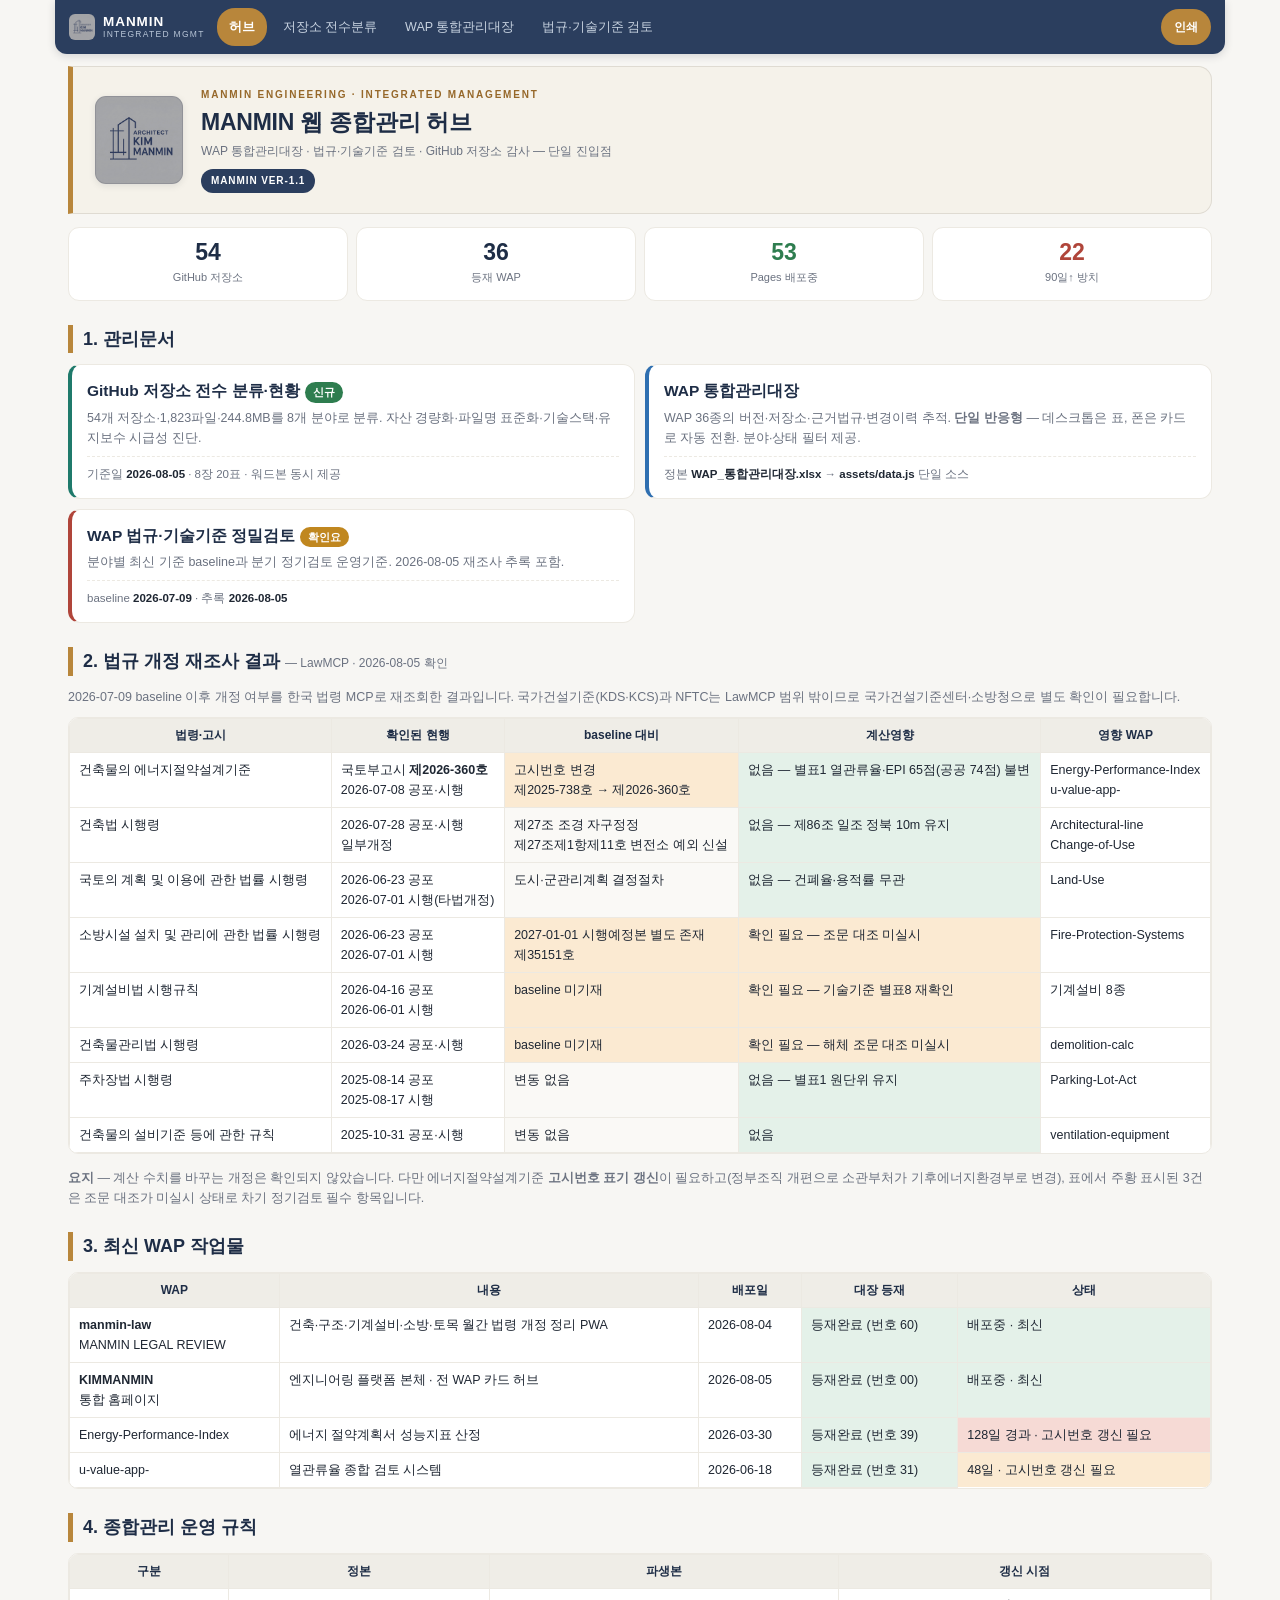
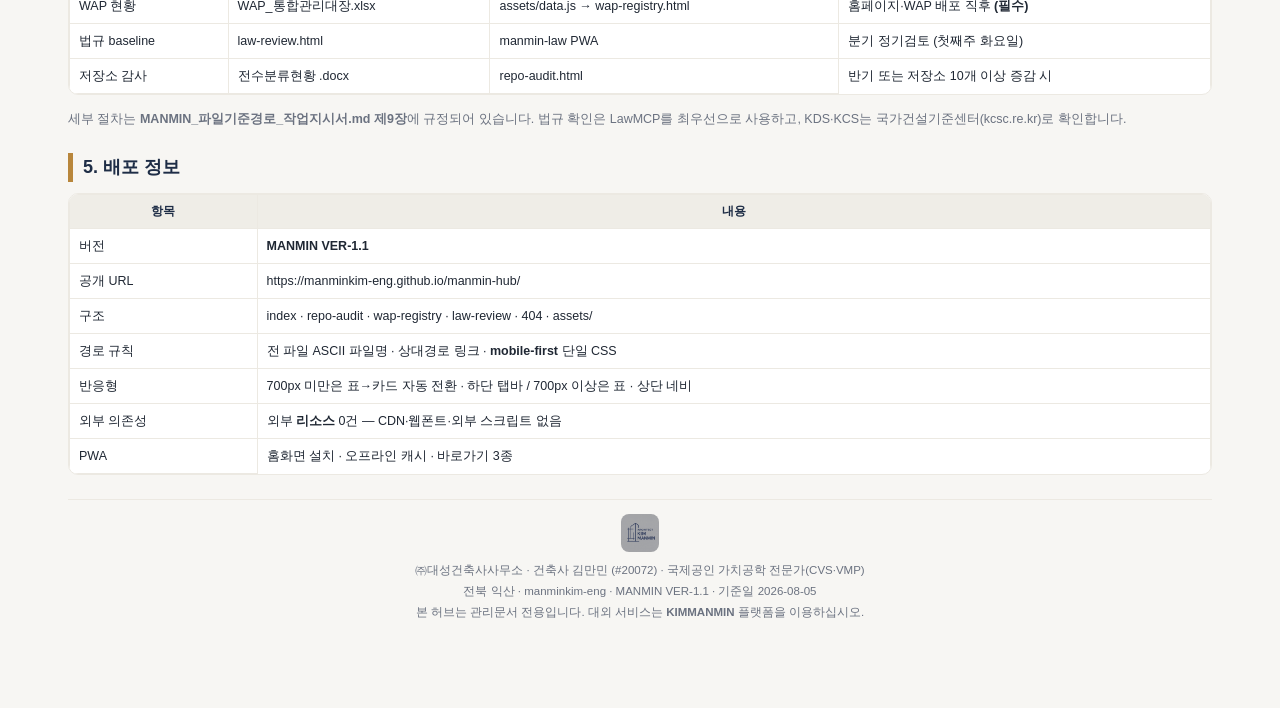
==== index.html @ 65c4de6d "VER-1.1: 허브 — 대장 단일화 반영, 모바일 전용 섹션 통합" ====
<!DOCTYPE html>
<html lang="ko">
<head>
<meta charset="UTF-8">
<meta name="viewport" content="width=device-width,initial-scale=1,viewport-fit=cover">
<meta name="theme-color" content="#2B3E5E">
<meta name="description" content="MANMIN 엔지니어링 WAP 통합관리대장·법규검토·GitHub 저장소 감사 종합관리 허브">
<meta name="format-detection" content="telephone=no">
<title>MANMIN 종합관리 허브 · MANMIN</title>
<link rel="icon" href="assets/favicon.png">
<link rel="apple-touch-icon" href="assets/apple-touch-icon.png">
<link rel="manifest" href="manifest.json">
<meta name="mobile-web-app-capable" content="yes">
<meta name="apple-mobile-web-app-capable" content="yes">
<meta name="apple-mobile-web-app-status-bar-style" content="black-translucent">
<meta name="apple-mobile-web-app-title" content="MANMIN 허브">
<meta name="application-name" content="MANMIN 허브">

<link rel="stylesheet" href="assets/manmin.css">
<style>:root{--accent:#B8863B;--accent-d:#96682A;}</style>
<script src="assets/manmin.js" defer></script>
</head>
<body data-mm="hub">
<div class="wrap">
<div class="mm-nav no-print">
 <a class="mm-brand" href="index.html">
   <img src="assets/manmin-logo.jpg" alt="MANMIN">
   <b>MANMIN<span>INTEGRATED MGMT</span></b>
 </a>
 <nav class="mm-links"><a href="index.html" data-k="hub">허브</a><a href="repo-audit.html" data-k="repo">저장소 전수분류</a><a href="wap-registry.html" data-k="reg">WAP 통합관리대장</a><a href="law-review.html" data-k="law">법규·기술기준 검토</a></nav>
 <div class="mm-actions">
  <button type="button" class="mm-install" id="mm-install" hidden>＋ 설치</button>
  <button type="button" class="mm-print" onclick="window.print()">인쇄</button>
 </div>
</div>

<header class="mm-head">
 <div class="mm-logo"><img src="assets/manmin-logo.jpg" alt="ARCHITECT KIM MANMIN"></div>
 <div class="txt">
  <p class="mm-kicker">MANMIN ENGINEERING · INTEGRATED MANAGEMENT</p>
  <h1>MANMIN 웹 종합관리 허브</h1>
  <p class="sub">WAP 통합관리대장 · 법규·기술기준 검토 · GitHub 저장소 감사 — 단일 진입점</p>
  <div class="mm-ver">MANMIN VER-1.1</div>
 </div>
</header>

<div class="stats">
  <div class="stat"><div class="n">54</div><div class="l">GitHub 저장소</div></div>
  <div class="stat"><div class="n">36</div><div class="l">등재 WAP</div></div>
  <div class="stat g"><div class="n">53</div><div class="l">Pages 배포중</div></div>
  <div class="stat r"><div class="n">22</div><div class="l">90일↑ 방치</div></div>
</div>

<h2>1. 관리문서</h2>
<div class="grid">
  <a class="card" href="repo-audit.html" style="border-left-color:#1F7A6B">
    <p class="t">GitHub 저장소 전수 분류·현황<span class="tag new">신규</span></p>
    <p class="d">54개 저장소·1,823파일·244.8MB를 8개 분야로 분류. 자산 경량화·파일명 표준화·기술스택·유지보수 시급성 진단.</p>
    <p class="m">기준일 <b>2026-08-05</b> · 8장 20표 · 워드본 동시 제공</p>
  </a>
  <a class="card" href="wap-registry.html" style="border-left-color:#2F6FB0">
    <p class="t">WAP 통합관리대장</p>
    <p class="d">WAP 36종의 버전·저장소·근거법규·변경이력 추적. <b>단일 반응형</b> — 데스크톱은 표, 폰은 카드로 자동 전환. 분야·상태 필터 제공.</p>
    <p class="m">정본 <b>WAP_통합관리대장.xlsx</b> → <b>assets/data.js</b> 단일 소스</p>
  </a>
  <a class="card" href="law-review.html" style="border-left-color:#B0453A">
    <p class="t">WAP 법규·기술기준 정밀검토<span class="tag chk">확인요</span></p>
    <p class="d">분야별 최신 기준 baseline과 분기 정기검토 운영기준. 2026-08-05 재조사 추록 포함.</p>
    <p class="m">baseline <b>2026-07-09</b> · 추록 <b>2026-08-05</b></p>
  </a>
</div>

<h2>2. 법규 개정 재조사 결과 <span style="font-size:12px;font-weight:400;color:var(--sub)">— LawMCP · 2026-08-05 확인</span></h2>
<p class="sm">2026-07-09 baseline 이후 개정 여부를 한국 법령 MCP로 재조회한 결과입니다. 국가건설기준(KDS·KCS)과 NFTC는 LawMCP 범위 밖이므로 국가건설기준센터·소방청으로 별도 확인이 필요합니다.</p>
<div class="tw"><table>
<thead><tr><th>법령·고시</th><th>확인된 현행</th><th>baseline 대비</th><th>계산영향</th><th>영향 WAP</th></tr></thead>
<tbody>
<tr><td>건축물의 에너지절약설계기준</td><td>국토부고시 <b>제2026-360호</b><br>2026-07-08 공포·시행</td><td class="warn">고시번호 변경<br>제2025-738호 → 제2026-360호</td><td class="ok">없음 — 별표1 열관류율·EPI 65점(공공 74점) 불변</td><td>Energy-Performance-Index<br>u-value-app-</td></tr>
<tr><td>건축법 시행령</td><td>2026-07-28 공포·시행<br>일부개정</td><td class="alt">제27조 조경 자구정정<br>제27조제1항제11호 변전소 예외 신설</td><td class="ok">없음 — 제86조 일조 정북 10m 유지</td><td>Architectural-line<br>Change-of-Use</td></tr>
<tr><td>국토의 계획 및 이용에 관한 법률 시행령</td><td>2026-06-23 공포<br>2026-07-01 시행(타법개정)</td><td class="alt">도시·군관리계획 결정절차</td><td class="ok">없음 — 건폐율·용적률 무관</td><td>Land-Use</td></tr>
<tr><td>소방시설 설치 및 관리에 관한 법률 시행령</td><td>2026-06-23 공포<br>2026-07-01 시행</td><td class="warn">2027-01-01 시행예정본 별도 존재<br>제35151호</td><td class="warn">확인 필요 — 조문 대조 미실시</td><td>Fire-Protection-Systems</td></tr>
<tr><td>기계설비법 시행규칙</td><td>2026-04-16 공포<br>2026-06-01 시행</td><td class="warn">baseline 미기재</td><td class="warn">확인 필요 — 기술기준 별표8 재확인</td><td>기계설비 8종</td></tr>
<tr><td>건축물관리법 시행령</td><td>2026-03-24 공포·시행</td><td class="warn">baseline 미기재</td><td class="warn">확인 필요 — 해체 조문 대조 미실시</td><td>demolition-calc</td></tr>
<tr><td>주차장법 시행령</td><td>2025-08-14 공포<br>2025-08-17 시행</td><td class="alt">변동 없음</td><td class="ok">없음 — 별표1 원단위 유지</td><td>Parking-Lot-Act</td></tr>
<tr><td>건축물의 설비기준 등에 관한 규칙</td><td>2025-10-31 공포·시행</td><td class="alt">변동 없음</td><td class="ok">없음</td><td>ventilation-equipment</td></tr>
</tbody></table></div>
<p class="sm"><b>요지</b> — 계산 수치를 바꾸는 개정은 확인되지 않았습니다. 다만 에너지절약설계기준 <b>고시번호 표기 갱신</b>이 필요하고(정부조직 개편으로 소관부처가 기후에너지환경부로 변경), 표에서 주황 표시된 3건은 조문 대조가 미실시 상태로 차기 정기검토 필수 항목입니다.</p>

<h2>3. 최신 WAP 작업물</h2>
<div class="tw"><table>
<thead><tr><th>WAP</th><th>내용</th><th>배포일</th><th>대장 등재</th><th>상태</th></tr></thead>
<tbody>
<tr><td><b>manmin-law</b><br>MANMIN LEGAL REVIEW</td><td>건축·구조·기계설비·소방·토목 월간 법령 개정 정리 PWA</td><td>2026-08-04</td><td class="ok">등재완료 (번호 60)</td><td class="ok">배포중 · 최신</td></tr>
<tr><td><b>KIMMANMIN</b><br>통합 홈페이지</td><td>엔지니어링 플랫폼 본체 · 전 WAP 카드 허브</td><td>2026-08-05</td><td class="ok">등재완료 (번호 00)</td><td class="ok">배포중 · 최신</td></tr>
<tr><td>Energy-Performance-Index</td><td>에너지 절약계획서 성능지표 산정</td><td>2026-03-30</td><td class="ok">등재완료 (번호 39)</td><td class="bad">128일 경과 · 고시번호 갱신 필요</td></tr>
<tr><td>u-value-app-</td><td>열관류율 종합 검토 시스템</td><td>2026-06-18</td><td class="ok">등재완료 (번호 31)</td><td class="warn">48일 · 고시번호 갱신 필요</td></tr>
</tbody></table></div>

<h2>4. 종합관리 운영 규칙</h2>
<div class="tw"><table>
<thead><tr><th>구분</th><th>정본</th><th>파생본</th><th>갱신 시점</th></tr></thead>
<tbody>
<tr><td>WAP 현황</td><td>WAP_통합관리대장.xlsx</td><td>assets/data.js → wap-registry.html</td><td>홈페이지·WAP 배포 직후 <b>(필수)</b></td></tr>
<tr><td>법규 baseline</td><td>law-review.html</td><td>manmin-law PWA</td><td>분기 정기검토 (첫째주 화요일)</td></tr>
<tr><td>저장소 감사</td><td>전수분류현황 .docx</td><td>repo-audit.html</td><td>반기 또는 저장소 10개 이상 증감 시</td></tr>
</tbody></table></div>
<p class="sm">세부 절차는 <b>MANMIN_파일기준경로_작업지시서.md 제9장</b>에 규정되어 있습니다. 법규 확인은 LawMCP를 최우선으로 사용하고, KDS·KCS는 국가건설기준센터(kcsc.re.kr)로 확인합니다.</p>

<h2>5. 배포 정보</h2>
<div class="tw"><table>
<thead><tr><th>항목</th><th>내용</th></tr></thead>
<tbody>
<tr><td>버전</td><td><b>MANMIN VER-1.1</b></td></tr>
<tr><td>공개 URL</td><td>https://manminkim-eng.github.io/manmin-hub/</td></tr>
<tr><td>구조</td><td>index · repo-audit · wap-registry · law-review · 404 · assets/</td></tr>
<tr><td>경로 규칙</td><td>전 파일 ASCII 파일명 · 상대경로 링크 · <b>mobile-first</b> 단일 CSS</td></tr>
<tr><td>반응형</td><td>700px 미만은 표→카드 자동 전환 · 하단 탭바 / 700px 이상은 표 · 상단 네비</td></tr>
<tr><td>외부 의존성</td><td>외부 <b>리소스</b> 0건 — CDN·웹폰트·외부 스크립트 없음</td></tr>
<tr><td>PWA</td><td>홈화면 설치 · 오프라인 캐시 · 바로가기 3종</td></tr>
</tbody></table></div>

<footer>
 <span class="lg"><img src="assets/manmin-logo.jpg" alt="MANMIN"></span>
 ㈜대성건축사사무소 · 건축사 김만민 (#20072) · 국제공인 가치공학 전문가(CVS·VMP)<br>
 전북 익산 · manminkim-eng · MANMIN VER-1.1 · 기준일 2026-08-05<br>본 허브는 관리문서 전용입니다. 대외 서비스는 <b>KIMMANMIN</b> 플랫폼을 이용하십시오.
</footer>
</div>
<nav class="mm-tabs no-print"><a href="index.html" data-k="hub"><i>⌂</i>허브</a><a href="repo-audit.html" data-k="repo"><i>▤</i>저장소</a><a href="wap-registry.html" data-k="reg"><i>▦</i>WAP 대장</a><a href="law-review.html" data-k="law"><i>§</i>법규검토</a></nav>
</body>
</html>
---- assets/manmin.css ----
/* ============================================================
   MANMIN 종합관리 디자인 시스템 · VER-1.1 (mobile-first)
   기본 = 휴대폰. min-width 로만 확장한다.
   ㈜대성건축사사무소 · 건축사 김만민
   ============================================================ */
:root{
  --navy:#2B3E5E; --navy-d:#1E2D46; --navy-l:#3E547A;
  --logo-bg:#A1A2A6; --cream:#F5F2EA; --bg:#F7F6F3; --card:#fff;
  --line:#DFDBD2; --line2:#ECE9E2; --ink:#1F2733; --sub:#6B7280;
  --red:#B0453A; --amber:#C0871F; --green:#2E7D4F; --blue:#2F6FB0;
  --accent:#B8863B; --accent-d:#96682A;
  --sat:env(safe-area-inset-top,0px); --sab:env(safe-area-inset-bottom,0px);
  --tab-h:58px;
}
*{box-sizing:border-box;-webkit-tap-highlight-color:rgba(43,62,94,.12);}
html{-webkit-text-size-adjust:100%;}
body{margin:0;background:var(--bg);color:var(--ink);line-height:1.6;font-size:15px;
  font-family:-apple-system,BlinkMacSystemFont,'Malgun Gothic','Noto Sans KR',sans-serif;
  padding-top:var(--sat);
  padding-bottom:calc(var(--tab-h) + var(--sab) + 12px);   /* 하단 탭바 공간 */
}
.wrap{max-width:1180px;margin:0 auto;padding:0 13px;}

/* ---------- 상단 브랜드 바 (폰) ---------- */
.mm-nav{display:flex;align-items:center;gap:10px;background:var(--navy);
  padding:9px 13px;margin:0 -13px 12px;box-shadow:0 2px 8px rgba(31,39,51,.16);}
.mm-brand{display:flex;align-items:center;gap:8px;color:#fff;text-decoration:none;flex:1;min-width:0;}
.mm-brand img{width:26px;height:26px;border-radius:6px;object-fit:cover;display:block;flex:0 0 auto;}
.mm-brand b{font-size:13.5px;font-weight:800;letter-spacing:.07em;line-height:1.15;}
.mm-brand span{display:block;font-size:8.5px;font-weight:400;color:#B9C6D8;letter-spacing:.15em;}
.mm-links{display:none;}                       /* 폰에서는 하단 탭바가 대신한다 */
.mm-actions{display:flex;gap:6px;flex:0 0 auto;}
.mm-print,.mm-install{border-radius:18px;min-height:36px;padding:0 13px;font-size:12px;font-weight:700;
  cursor:pointer;white-space:nowrap;font-family:inherit;border:0;}
.mm-print{background:var(--accent);color:#fff;}
.mm-print:hover{background:var(--accent-d);}
.mm-install{background:transparent;color:#fff;border:1.5px solid rgba(255,255,255,.55);}
.mm-install:hover{background:rgba(255,255,255,.14);}
.mm-install[hidden]{display:none;}

/* ---------- 하단 탭바 (폰 전용) ---------- */
.mm-tabs{position:fixed;left:0;right:0;bottom:0;z-index:1000;display:flex;
  background:var(--navy);padding-bottom:var(--sab);box-shadow:0 -2px 12px rgba(31,39,51,.22);}
.mm-tabs a{flex:1;display:flex;flex-direction:column;align-items:center;justify-content:center;gap:3px;
  min-height:var(--tab-h);color:#B9C6D8;text-decoration:none;font-size:10.5px;font-weight:600;
  padding:6px 2px;line-height:1.15;text-align:center;}
.mm-tabs a i{font-style:normal;font-size:17px;line-height:1;}
.mm-tabs a[aria-current="page"]{color:#fff;box-shadow:inset 0 3px 0 var(--accent);}
.mm-tabs a:active{background:rgba(255,255,255,.10);}

/* ---------- 문서 헤더 ---------- */
.mm-head{background:var(--cream);border:1px solid var(--line);border-left:5px solid var(--accent);
  border-radius:0 12px 12px 0;padding:15px;margin:0 0 13px;display:flex;align-items:center;gap:13px;flex-wrap:wrap;}
.mm-logo{flex:0 0 auto;width:64px;height:64px;border-radius:11px;overflow:hidden;background:var(--logo-bg);
  border:1px solid rgba(31,39,51,.12);box-shadow:0 2px 7px rgba(31,39,51,.10);}
.mm-logo img{width:100%;height:100%;object-fit:cover;display:block;}
.mm-head .txt{flex:1;min-width:190px;}
.mm-kicker{font-size:9.5px;letter-spacing:.18em;color:var(--accent-d);margin:0 0 5px;font-weight:700;}
.mm-head h1{font-size:19px;margin:0 0 4px;line-height:1.3;color:var(--navy-d);letter-spacing:-.01em;}
.mm-head .sub{font-size:12px;color:var(--sub);margin:0;}
.mm-ver{display:inline-block;margin-top:8px;font-size:10px;font-weight:800;letter-spacing:.09em;
  background:var(--navy);color:#fff;padding:4px 10px;border-radius:20px;}

/* ---------- 본문 ---------- */
h2{font-size:17px;color:var(--navy-d);border-left:5px solid var(--accent);padding-left:10px;
  margin:24px 0 11px;scroll-margin-top:12px;}
h3{font-size:14.5px;color:var(--navy-l);margin:18px 0 8px;}
p{margin:9px 0;} p.sm{font-size:12.5px;color:var(--sub);}
section.meta{background:var(--card);border:1px solid var(--line2);border-radius:12px;padding:4px 14px;margin-bottom:13px;}
section.meta table,section.meta tr,section.meta th,section.meta td{display:revert;}
section.meta table{width:100%;border-collapse:collapse;font-size:12.5px;}
section.meta th{text-align:left;color:var(--sub);font-weight:600;padding:7px 0;white-space:nowrap;
  vertical-align:top;border:0;background:none;width:118px;}
section.meta td{padding:7px 0;word-break:break-all;border:0;}
section.meta tr+tr th,section.meta tr+tr td{border-top:1px dashed var(--line2);}

/* ---------- 표 → 폰에서는 카드 ---------- */
.tw{margin:10px 0 14px;}
table{width:100%;border-collapse:collapse;font-size:12.5px;}
thead{position:absolute;width:1px;height:1px;overflow:hidden;clip:rect(0 0 0 0);white-space:nowrap;}
table,tbody,tr,td{display:block;}
tr{background:var(--card);border:1px solid var(--line2);border-left:3px solid var(--line);
  border-radius:11px;margin-bottom:9px;padding:4px 12px;}
td{display:grid;grid-template-columns:88px 1fr;gap:4px 10px;align-items:start;
  border:0;border-bottom:1px dashed var(--line2);padding:7px 0;word-break:break-word;}
td:last-child{border-bottom:0;}
td::before{content:attr(data-label);color:var(--sub);font-size:11px;font-weight:700;line-height:1.5;}
td[data-label=""]::before,td:not([data-label])::before{content:none;}
td.alt{background:none;} td.warn{background:#FBEAD2;border-radius:6px;padding:7px 8px;}
td.bad{background:#F6DAD5;border-radius:6px;padding:7px 8px;}
td.ok{background:#E4F1E9;border-radius:6px;padding:7px 8px;}
td.hd{font-weight:700;}
td.c{text-align:left;white-space:normal;}   /* 폰 카드모드에서는 중앙정렬 해제 */

.toc{background:var(--card);border:1px solid var(--line2);border-radius:12px;padding:12px 16px;margin-bottom:14px;}
.toc b{font-size:11px;color:var(--sub);letter-spacing:.06em;}
.toc ol{margin:6px 0 0;padding-left:19px;font-size:13px;}
.toc a{color:var(--navy-l);text-decoration:none;}

.grid{display:grid;gap:10px;grid-template-columns:1fr;}
.card{display:block;background:var(--card);border:1px solid var(--line2);border-left:4px solid var(--accent);
  border-radius:12px;padding:14px 15px;text-decoration:none;color:inherit;}
.card .t{font-size:15.5px;font-weight:700;color:var(--navy-d);margin:0 0 4px;}
.card .d{font-size:12.5px;color:var(--sub);margin:0 0 8px;}
.card .m{font-size:11.5px;color:var(--sub);border-top:1px dashed var(--line2);padding-top:8px;margin:0;}
.card .m b{color:var(--ink);}
.tag{display:inline-block;font-size:10.5px;font-weight:700;padding:2px 8px;border-radius:20px;color:#fff;margin-left:5px;}
.tag.new{background:var(--green);} .tag.upd{background:var(--blue);} .tag.chk{background:var(--amber);}

.stats{display:grid;grid-template-columns:1fr 1fr;gap:8px;margin-bottom:14px;}
.stat{background:var(--card);border:1px solid var(--line2);border-radius:11px;padding:13px 8px;text-align:center;}
.stat .n{font-size:23px;font-weight:800;line-height:1;color:var(--navy-d);}
.stat .l{font-size:11px;color:var(--sub);margin-top:5px;}
.stat.r .n{color:var(--red);} .stat.a .n{color:var(--amber);} .stat.g .n{color:var(--green);}

.chips{display:flex;flex-wrap:wrap;gap:7px;margin:8px 0;}
.chips button,.chip{min-height:44px;display:inline-flex;align-items:center;font-size:13px;padding:0 14px;
  border-radius:24px;border:1px solid var(--line);background:var(--card);color:var(--sub);
  cursor:pointer;white-space:nowrap;font-family:inherit;touch-action:manipulation;}
.chips button.on,.chip.on{background:var(--navy);border-color:var(--navy);color:#fff;font-weight:700;}
.search{width:100%;min-height:48px;padding:12px 14px;font-size:16px;border:1px solid var(--line);
  border-radius:10px;background:var(--card);color:var(--ink);-webkit-appearance:none;appearance:none;}

footer{margin-top:24px;padding-top:14px;border-top:1px solid var(--line2);
  font-size:11.5px;color:var(--sub);text-align:center;line-height:1.85;}
footer .lg{display:block;width:38px;height:38px;margin:0 auto 8px;border-radius:8px;overflow:hidden;background:var(--logo-bg);}
footer .lg img{width:100%;height:100%;object-fit:cover;display:block;}

/* ============ 태블릿 이상 : 표를 진짜 표로 ============ */
@media(min-width:700px){
  body{padding-bottom:24px;}
  .mm-tabs{display:none;}
  .mm-nav{position:sticky;top:0;z-index:999;border-radius:0 0 12px 12px;padding:8px 14px;gap:12px;}
  .mm-links{display:flex;gap:4px;flex-wrap:wrap;flex:1;min-width:0;}
  .mm-links a{color:#C7D2E0;text-decoration:none;font-size:12.5px;padding:8px 12px;border-radius:18px;
    white-space:nowrap;min-height:38px;display:inline-flex;align-items:center;}
  .mm-links a:hover{background:rgba(255,255,255,.12);color:#fff;}
  .mm-links a[aria-current="page"]{background:var(--accent);color:#fff;font-weight:700;}
  .mm-brand{flex:0 0 auto;}
  .wrap{padding:0 18px 60px;}
  .mm-head{padding:20px 22px;gap:18px;border-radius:0 14px 14px 0;}
  .mm-logo{width:88px;height:88px;}
  .mm-head h1{font-size:23px;} .mm-kicker{font-size:10px;}
  h2{font-size:18px;scroll-margin-top:72px;}
  .stats{grid-template-columns:repeat(4,1fr);}
  .toc ol{columns:2;}
  .tw{overflow-x:auto;-webkit-overflow-scrolling:touch;background:var(--card);
    border:1px solid var(--line2);border-radius:10px;}
  table{min-width:560px;}
  table,tbody{display:revert;} tr{display:table-row;background:none;border:0;border-radius:0;margin:0;padding:0;}
  thead{position:static;width:auto;height:auto;overflow:visible;clip:auto;display:table-header-group;}
  th,td{display:table-cell;border:1px solid var(--line2);padding:7px 9px;text-align:left;vertical-align:top;}
  thead th{background:#EFEDE7;color:var(--navy-d);font-weight:700;font-size:12px;text-align:center;position:sticky;top:0;}
  td::before{content:none;}
  td.alt{background:#FAF9F6;} td.warn{background:#FBEAD2;} td.bad{background:#F6DAD5;}
  td.ok{background:#E4F1E9;} td.hd{background:#EFEDE7;}
  td.warn,td.bad,td.ok{border-radius:0;padding:7px 9px;}
  td.c,th.c{text-align:center;white-space:nowrap;}
}
@media(min-width:1000px){
  .grid{grid-template-columns:1fr 1fr;}
  table{min-width:0;}
}

@page{size:A4;margin:14mm 12mm;}
@media print{
  body{background:#fff;font-size:9.5pt;padding:0;}
  .mm-nav,.mm-tabs,.no-print{display:none!important;}
  .wrap{max-width:none;padding:0;}
  .mm-head{-webkit-print-color-adjust:exact;print-color-adjust:exact;break-after:avoid;}
  .tw{overflow:visible;border:0;}
  table{min-width:0;display:table;font-size:8.5pt;} tbody{display:table-row-group;}
  tr{display:table-row;background:none;border:0;margin:0;padding:0;break-inside:avoid;}
  thead{position:static;width:auto;height:auto;overflow:visible;clip:auto;display:table-header-group;}
  th,td{display:table-cell;border:1px solid #ECE9E2;padding:5px 6px;}
  td::before{content:none;}
  thead th,td.warn,td.bad,td.alt,td.ok,td.hd,.mm-logo,.mm-ver{-webkit-print-color-adjust:exact;print-color-adjust:exact;}
  h2{break-after:avoid;} .card{break-inside:avoid;} .toc{break-after:page;}
}
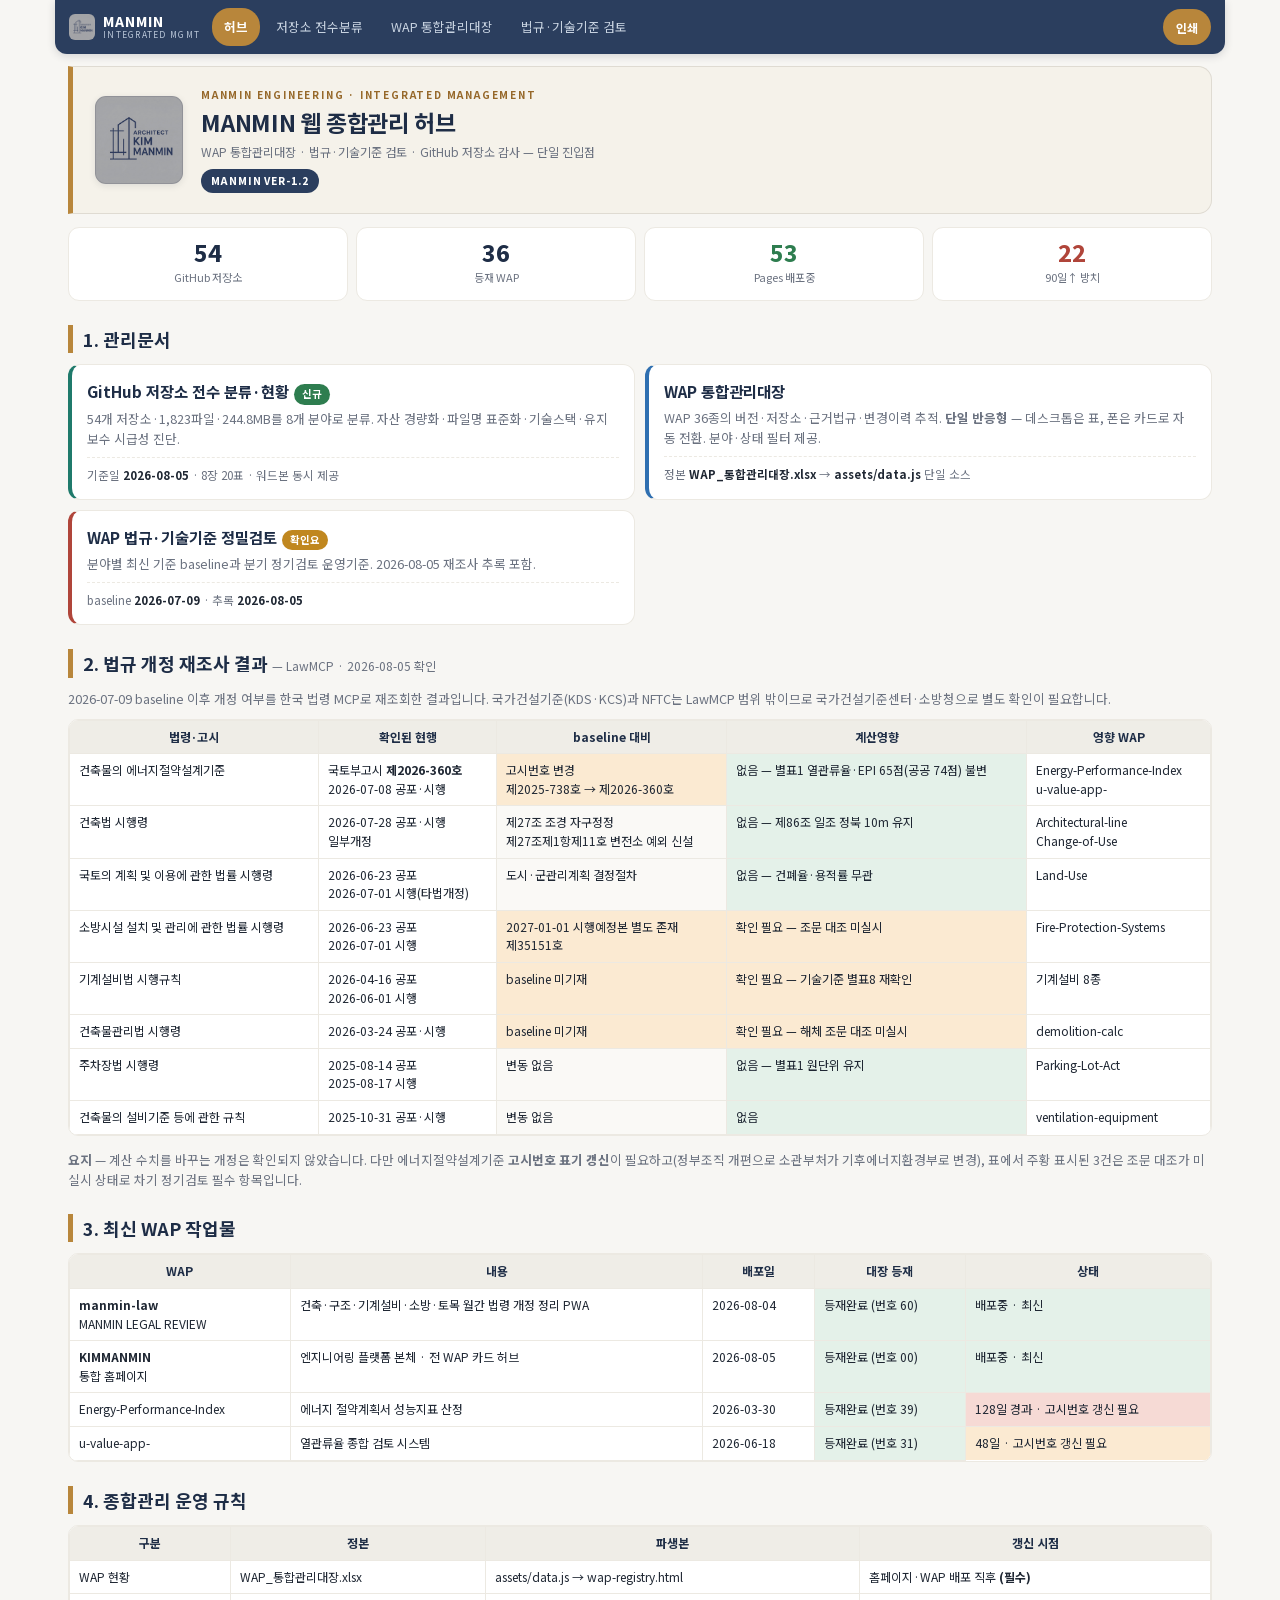
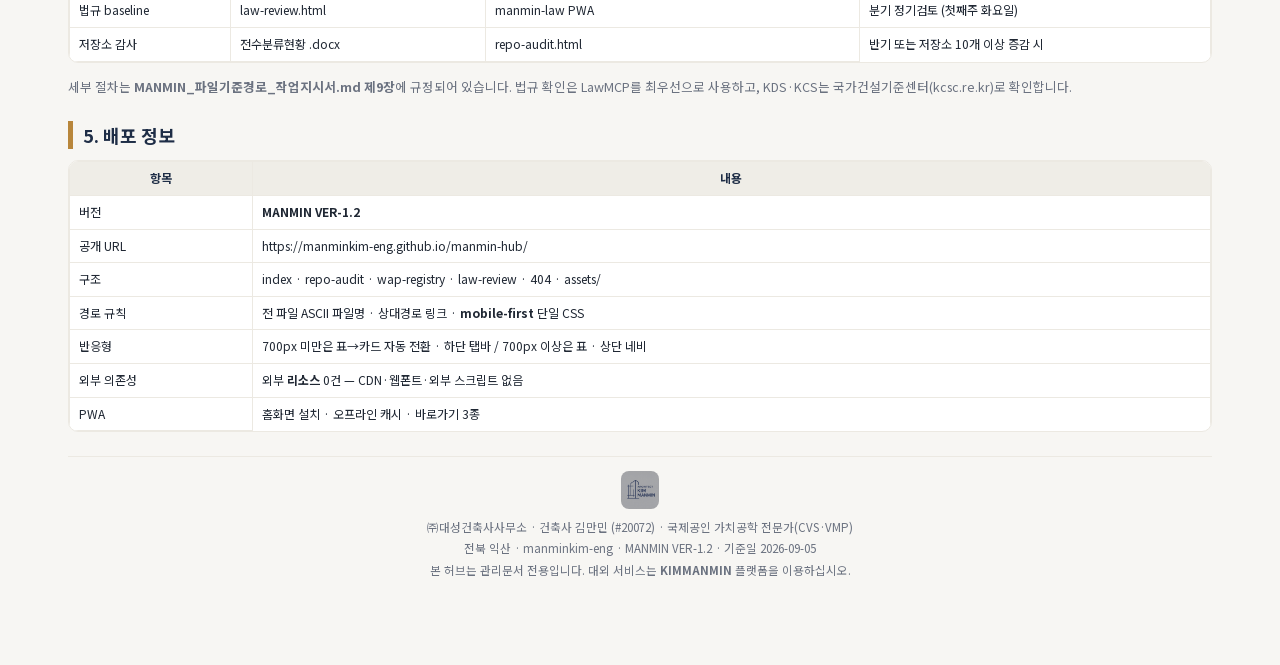
==== commit d7b1dbde: "Add files via upload" ====
--- a/index.html
+++ b/index.html
@@ -40,7 +40,7 @@
   <p class="mm-kicker">MANMIN ENGINEERING · INTEGRATED MANAGEMENT</p>
   <h1>MANMIN 웹 종합관리 허브</h1>
   <p class="sub">WAP 통합관리대장 · 법규·기술기준 검토 · GitHub 저장소 감사 — 단일 진입점</p>
-  <div class="mm-ver">MANMIN VER-1.1</div>
+  <div class="mm-ver">MANMIN VER-1.2</div>
  </div>
 </header>
 
@@ -110,7 +110,7 @@
 <div class="tw"><table>
 <thead><tr><th>항목</th><th>내용</th></tr></thead>
 <tbody>
-<tr><td>버전</td><td><b>MANMIN VER-1.1</b></td></tr>
+<tr><td>버전</td><td><b>MANMIN VER-1.2</b></td></tr>
 <tr><td>공개 URL</td><td>https://manminkim-eng.github.io/manmin-hub/</td></tr>
 <tr><td>구조</td><td>index · repo-audit · wap-registry · law-review · 404 · assets/</td></tr>
 <tr><td>경로 규칙</td><td>전 파일 ASCII 파일명 · 상대경로 링크 · <b>mobile-first</b> 단일 CSS</td></tr>
@@ -122,7 +122,7 @@
 <footer>
  <span class="lg"><img src="assets/manmin-logo.jpg" alt="MANMIN"></span>
  ㈜대성건축사사무소 · 건축사 김만민 (#20072) · 국제공인 가치공학 전문가(CVS·VMP)<br>
- 전북 익산 · manminkim-eng · MANMIN VER-1.1 · 기준일 2026-08-05<br>본 허브는 관리문서 전용입니다. 대외 서비스는 <b>KIMMANMIN</b> 플랫폼을 이용하십시오.
+ 전북 익산 · manminkim-eng · MANMIN VER-1.2 · 기준일 2026-09-05<br>본 허브는 관리문서 전용입니다. 대외 서비스는 <b>KIMMANMIN</b> 플랫폼을 이용하십시오.
 </footer>
 </div>
 <nav class="mm-tabs no-print"><a href="index.html" data-k="hub"><i>⌂</i>허브</a><a href="repo-audit.html" data-k="repo"><i>▤</i>저장소</a><a href="wap-registry.html" data-k="reg"><i>▦</i>WAP 대장</a><a href="law-review.html" data-k="law"><i>§</i>법규검토</a></nav>
--- a/assets/manmin.css
+++ b/assets/manmin.css
@@ -3,6 +3,20 @@
    기본 = 휴대폰. min-width 로만 확장한다.
    ㈜대성건축사사무소 · 건축사 김만민
    ============================================================ */
+
+/* ---------- 로컬 폰트 (외부 CDN 무의존 · 오프라인 대응) ----------
+   Noto Sans KR 가변 서브셋 421KB (wght 100~900 · KS X 1001 한글+한자 · 공학기호)
+   원본: 11.개발자료/73.폰트파일 · SIL Open Font License 1.1
+   ※ 관리허브는 Google Fonts를 쓰지 않으므로 로컬을 1순위로 둔다.
+      기기별 시스템폰트 편차(Windows 맑은고딕 / macOS Apple SD)를 없애고
+      나머지 WAP 9개와 동일한 서체로 통일한다.                          */
+@font-face{
+  font-family:'Noto Sans KR Local';
+  src:url('./fonts/NotoSansKR-var.woff2') format('woff2-variations'),
+      url('./fonts/NotoSansKR-var.woff2') format('woff2');
+  font-weight:100 900; font-style:normal; font-display:swap;
+}
+
 :root{
   --navy:#2B3E5E; --navy-d:#1E2D46; --navy-l:#3E547A;
   --logo-bg:#A1A2A6; --cream:#F5F2EA; --bg:#F7F6F3; --card:#fff;
@@ -15,7 +29,7 @@
 *{box-sizing:border-box;-webkit-tap-highlight-color:rgba(43,62,94,.12);}
 html{-webkit-text-size-adjust:100%;}
 body{margin:0;background:var(--bg);color:var(--ink);line-height:1.6;font-size:15px;
-  font-family:-apple-system,BlinkMacSystemFont,'Malgun Gothic','Noto Sans KR',sans-serif;
+  font-family:'Noto Sans KR Local','Noto Sans KR',-apple-system,BlinkMacSystemFont,'Malgun Gothic',sans-serif;
   padding-top:var(--sat);
   padding-bottom:calc(var(--tab-h) + var(--sab) + 12px);   /* 하단 탭바 공간 */
 }
@@ -68,10 +82,13 @@
 p{margin:9px 0;} p.sm{font-size:12.5px;color:var(--sub);}
 section.meta{background:var(--card);border:1px solid var(--line2);border-radius:12px;padding:4px 14px;margin-bottom:13px;}
 section.meta table,section.meta tr,section.meta th,section.meta td{display:revert;}
+/* 카드 스타일(배경·테두리·모서리·좌측선)까지 되돌린다 — 카드 안 카드 방지 */
+section.meta tr{background:none;border:0;border-radius:0;margin:0;padding:0;box-shadow:none;}
 section.meta table{width:100%;border-collapse:collapse;font-size:12.5px;}
 section.meta th{text-align:left;color:var(--sub);font-weight:600;padding:7px 0;white-space:nowrap;
-  vertical-align:top;border:0;background:none;width:118px;}
-section.meta td{padding:7px 0;word-break:break-all;border:0;}
+  vertical-align:top;border:0;background:none;width:78px;}
+section.meta td{padding:7px 0;word-break:break-all;border:0;font-size:12.5px;}
+section.meta td::before{display:none;}
 section.meta tr+tr th,section.meta tr+tr td{border-top:1px dashed var(--line2);}
 
 /* ---------- 표 → 폰에서는 카드 ---------- */
@@ -81,11 +98,16 @@
 table,tbody,tr,td{display:block;}
 tr{background:var(--card);border:1px solid var(--line2);border-left:3px solid var(--line);
   border-radius:11px;margin-bottom:9px;padding:4px 12px;}
-td{display:grid;grid-template-columns:88px 1fr;gap:4px 10px;align-items:start;
-  border:0;border-bottom:1px dashed var(--line2);padding:7px 0;word-break:break-word;}
+/* 라벨은 값 위에 캡션으로 — 값이 카드 폭 전부를 쓴다(우측 여백 제거) */
+td{display:block;border:0;border-bottom:1px dashed var(--line2);padding:7px 0;
+  font-size:13.5px;line-height:1.55;
+  overflow-wrap:anywhere;word-break:keep-all;}   /* 한글은 어절 유지, 긴 URL만 강제분할 */
 td:last-child{border-bottom:0;}
-td::before{content:attr(data-label);color:var(--sub);font-size:11px;font-weight:700;line-height:1.5;}
-td[data-label=""]::before,td:not([data-label])::before{content:none;}
+td::before{content:attr(data-label);display:block;margin-bottom:1px;
+  color:var(--sub);font-size:10.5px;font-weight:700;letter-spacing:.03em;
+  line-height:1.35;word-break:keep-all;}
+/* 라벨이 없으면(구버전 HTML·JS 미실행) 캡션 자리를 아예 만들지 않는다 */
+td[data-label=""]::before,td:not([data-label])::before{display:none;}
 td.alt{background:none;} td.warn{background:#FBEAD2;border-radius:6px;padding:7px 8px;}
 td.bad{background:#F6DAD5;border-radius:6px;padding:7px 8px;}
 td.ok{background:#E4F1E9;border-radius:6px;padding:7px 8px;}
@@ -106,8 +128,11 @@
 .card .m b{color:var(--ink);}
 .tag{display:inline-block;font-size:10.5px;font-weight:700;padding:2px 8px;border-radius:20px;color:#fff;margin-left:5px;}
 .tag.new{background:var(--green);} .tag.upd{background:var(--blue);} .tag.chk{background:var(--amber);}
-
-.stats{display:grid;grid-template-columns:1fr 1fr;gap:8px;margin-bottom:14px;}
+.tag.ok{background:var(--green);} .tag.rev{background:#7A8794;}
+.tag.done{background:var(--green);} .tag.hold{background:var(--amber);} .tag.none{background:#7A8794;}
+td .tag,td.c .tag{margin-left:0;}
+
+.stats{display:grid;grid-template-columns:repeat(auto-fit,minmax(92px,1fr));gap:8px;margin-bottom:14px;}
 .stat{background:var(--card);border:1px solid var(--line2);border-radius:11px;padding:13px 8px;text-align:center;}
 .stat .n{font-size:23px;font-weight:800;line-height:1;color:var(--navy-d);}
 .stat .l{font-size:11px;color:var(--sub);margin-top:5px;}
@@ -125,6 +150,34 @@
   font-size:11.5px;color:var(--sub);text-align:center;line-height:1.85;}
 footer .lg{display:block;width:38px;height:38px;margin:0 auto 8px;border-radius:8px;overflow:hidden;background:var(--logo-bg);}
 footer .lg img{width:100%;height:100%;object-fit:cover;display:block;}
+
+
+/* ---------- 공통 컴포넌트 (VER-1.1 승격) ---------- */
+h2 .hint{display:block;margin-top:3px;font-size:11.5px;font-weight:400;color:var(--sub);letter-spacing:0;}
+.callout{border-left:4px solid var(--accent);background:#FBF6EC;border-radius:0 10px 10px 0;
+  padding:11px 14px;margin:10px 0;font-size:13px;line-height:1.65;}
+.callout.green{border-left-color:var(--green);background:#E9F3EC;}
+.callout.red{border-left-color:var(--red);background:#F8EBE8;}
+.callout.blue{border-left-color:var(--blue);background:#E8F0F8;}
+p.lead{font-size:14px;line-height:1.7;color:#374350;margin:10px 0 14px;}
+.pill{display:inline-block;font-size:10.5px;padding:2px 7px;border-radius:6px;
+  border:1px solid var(--line);background:#F6F8FA;color:var(--sub);word-break:break-all;}
+.src{font-size:11.5px;color:var(--sub);line-height:1.7;}
+ul.tight{margin:6px 0;padding-left:19px;}
+ul.tight li{margin:5px 0;font-size:13.5px;line-height:1.6;}
+code{background:#EEF2F5;padding:1px 5px;border-radius:4px;font-size:11.5px;word-break:break-all;}
+
+/* 변경이력 타임라인 */
+.tl{position:relative;padding-left:20px;margin:10px 0;}
+.tl::before{content:'';position:absolute;left:5px;top:5px;bottom:5px;width:2px;background:var(--line);}
+.tl-item{position:relative;margin-bottom:15px;}
+.tl-item::before{content:'';position:absolute;left:-19px;top:5px;width:11px;height:11px;border-radius:50%;
+  background:var(--accent);border:2px solid var(--bg);box-shadow:0 0 0 1px var(--line);}
+.tl-item.big::before{background:var(--blue);}
+.tl-date{font-size:11.5px;font-weight:800;color:var(--navy-d);letter-spacing:.02em;}
+.tl-title{font-size:14px;font-weight:700;margin:2px 0 3px;color:var(--ink);}
+.tl-body{font-size:13px;color:#374350;line-height:1.6;}
+.tl-body table{margin-top:7px;}
 
 /* ============ 태블릿 이상 : 표를 진짜 표로 ============ */
 @media(min-width:700px){
@@ -142,20 +195,23 @@
   .mm-logo{width:88px;height:88px;}
   .mm-head h1{font-size:23px;} .mm-kicker{font-size:10px;}
   h2{font-size:18px;scroll-margin-top:72px;}
-  .stats{grid-template-columns:repeat(4,1fr);}
+  section.meta{padding:6px 20px;} section.meta th{width:118px;}
+  .stats{grid-template-columns:repeat(auto-fit,minmax(130px,1fr));}
   .toc ol{columns:2;}
   .tw{overflow-x:auto;-webkit-overflow-scrolling:touch;background:var(--card);
     border:1px solid var(--line2);border-radius:10px;}
   table{min-width:560px;}
   table,tbody{display:revert;} tr{display:table-row;background:none;border:0;border-radius:0;margin:0;padding:0;}
   thead{position:static;width:auto;height:auto;overflow:visible;clip:auto;display:table-header-group;}
-  th,td{display:table-cell;border:1px solid var(--line2);padding:7px 9px;text-align:left;vertical-align:top;}
+  th,td{display:table-cell;border:1px solid var(--line2);padding:7px 9px;text-align:left;vertical-align:top;
+    font-size:12px;line-height:1.55;overflow-wrap:normal;word-break:keep-all;}
   thead th{background:#EFEDE7;color:var(--navy-d);font-weight:700;font-size:12px;text-align:center;position:sticky;top:0;}
   td::before{content:none;}
   td.alt{background:#FAF9F6;} td.warn{background:#FBEAD2;} td.bad{background:#F6DAD5;}
   td.ok{background:#E4F1E9;} td.hd{background:#EFEDE7;}
   td.warn,td.bad,td.ok{border-radius:0;padding:7px 9px;}
   td.c,th.c{text-align:center;white-space:nowrap;}
+  section.meta th,section.meta td{border:0;}
 }
 @media(min-width:1000px){
   .grid{grid-template-columns:1fr 1fr;}
@@ -172,8 +228,9 @@
   table{min-width:0;display:table;font-size:8.5pt;} tbody{display:table-row-group;}
   tr{display:table-row;background:none;border:0;margin:0;padding:0;break-inside:avoid;}
   thead{position:static;width:auto;height:auto;overflow:visible;clip:auto;display:table-header-group;}
-  th,td{display:table-cell;border:1px solid #ECE9E2;padding:5px 6px;}
-  td::before{content:none;}
+  th,td{display:table-cell;border:1px solid #ECE9E2;padding:5px 6px;font-size:8.5pt;line-height:1.45;}
+  td::before{content:none;display:none;}
+  section.meta th,section.meta td{border:0;}
   thead th,td.warn,td.bad,td.alt,td.ok,td.hd,.mm-logo,.mm-ver{-webkit-print-color-adjust:exact;print-color-adjust:exact;}
   h2{break-after:avoid;} .card{break-inside:avoid;} .toc{break-after:page;}
 }
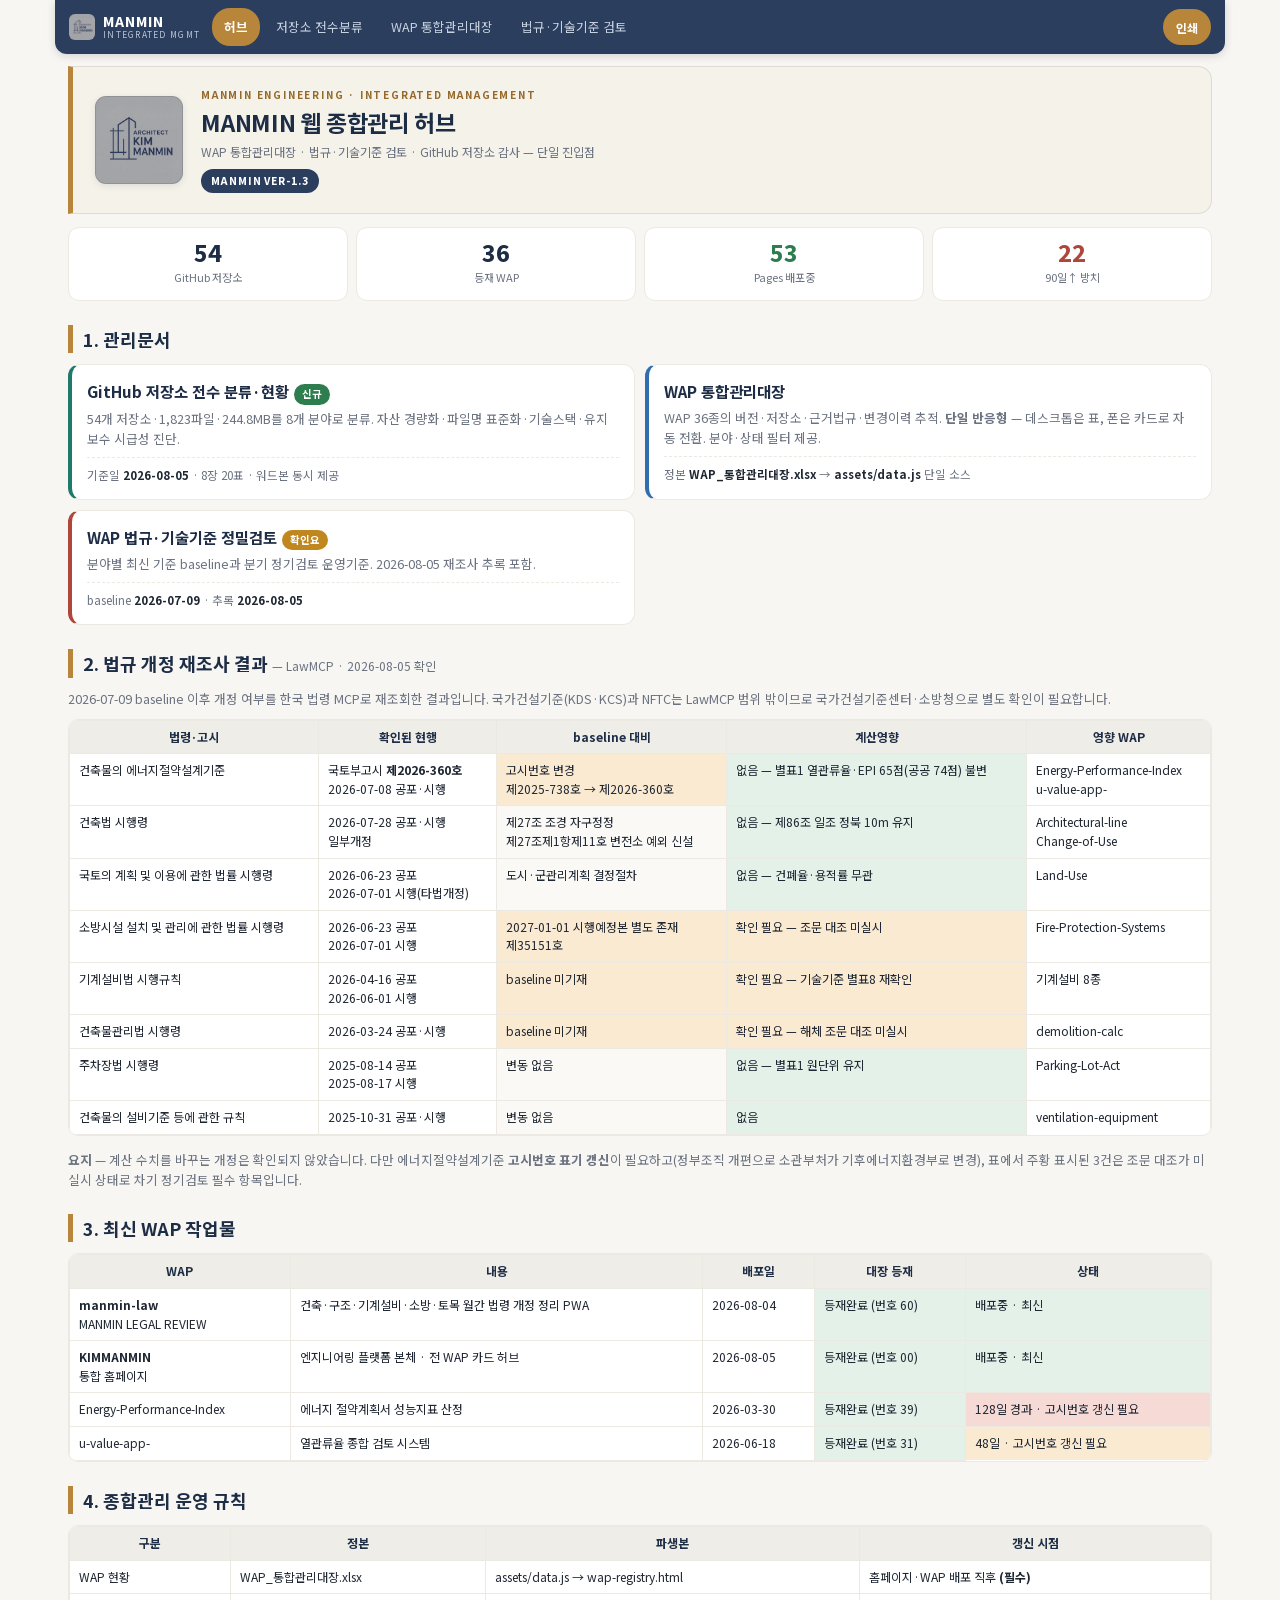
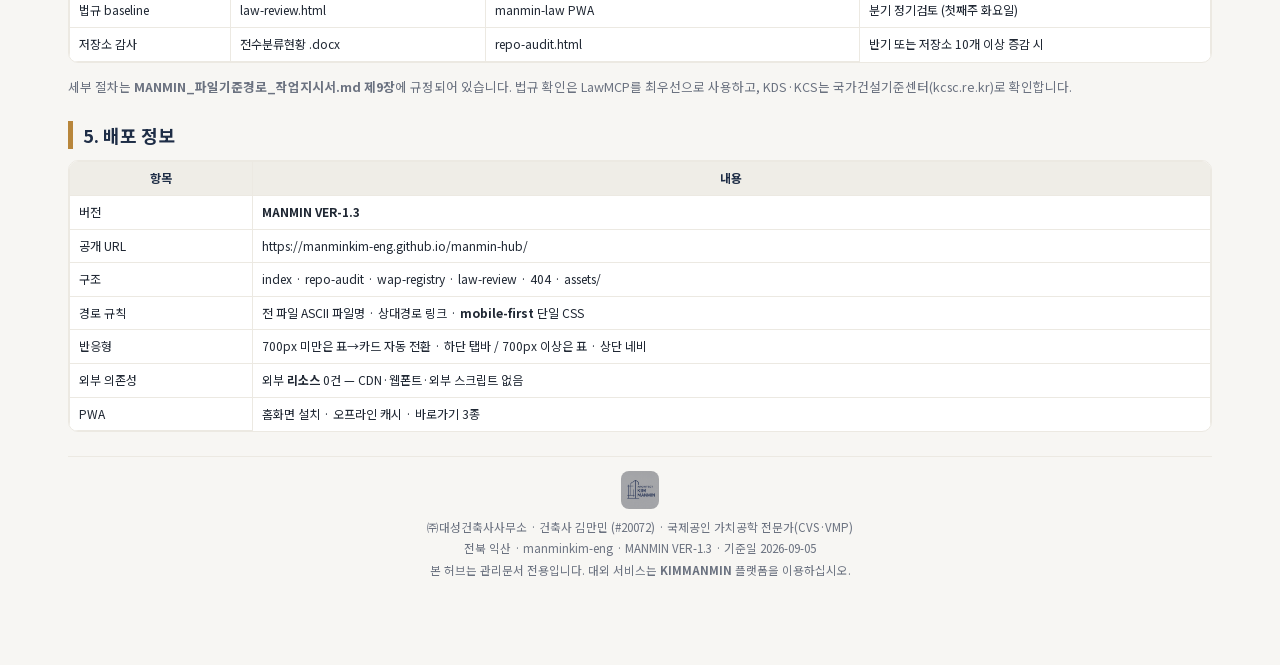
==== commit 84896587: "VER-1.3 — S13~S16 등재(39 EPI 5.4.1 법규감사·별지서식 · 00 2.12 · 27 5.0.2 · 46 5.0.11) · law-review §8 추록 · s" ====
--- a/index.html
+++ b/index.html
@@ -40,7 +40,7 @@
   <p class="mm-kicker">MANMIN ENGINEERING · INTEGRATED MANAGEMENT</p>
   <h1>MANMIN 웹 종합관리 허브</h1>
   <p class="sub">WAP 통합관리대장 · 법규·기술기준 검토 · GitHub 저장소 감사 — 단일 진입점</p>
-  <div class="mm-ver">MANMIN VER-1.2</div>
+  <div class="mm-ver">MANMIN VER-1.3</div>
  </div>
 </header>
 
@@ -110,7 +110,7 @@
 <div class="tw"><table>
 <thead><tr><th>항목</th><th>내용</th></tr></thead>
 <tbody>
-<tr><td>버전</td><td><b>MANMIN VER-1.2</b></td></tr>
+<tr><td>버전</td><td><b>MANMIN VER-1.3</b></td></tr>
 <tr><td>공개 URL</td><td>https://manminkim-eng.github.io/manmin-hub/</td></tr>
 <tr><td>구조</td><td>index · repo-audit · wap-registry · law-review · 404 · assets/</td></tr>
 <tr><td>경로 규칙</td><td>전 파일 ASCII 파일명 · 상대경로 링크 · <b>mobile-first</b> 단일 CSS</td></tr>
@@ -122,7 +122,7 @@
 <footer>
  <span class="lg"><img src="assets/manmin-logo.jpg" alt="MANMIN"></span>
  ㈜대성건축사사무소 · 건축사 김만민 (#20072) · 국제공인 가치공학 전문가(CVS·VMP)<br>
- 전북 익산 · manminkim-eng · MANMIN VER-1.2 · 기준일 2026-09-05<br>본 허브는 관리문서 전용입니다. 대외 서비스는 <b>KIMMANMIN</b> 플랫폼을 이용하십시오.
+ 전북 익산 · manminkim-eng · MANMIN VER-1.3 · 기준일 2026-09-05<br>본 허브는 관리문서 전용입니다. 대외 서비스는 <b>KIMMANMIN</b> 플랫폼을 이용하십시오.
 </footer>
 </div>
 <nav class="mm-tabs no-print"><a href="index.html" data-k="hub"><i>⌂</i>허브</a><a href="repo-audit.html" data-k="repo"><i>▤</i>저장소</a><a href="wap-registry.html" data-k="reg"><i>▦</i>WAP 대장</a><a href="law-review.html" data-k="law"><i>§</i>법규검토</a></nav>
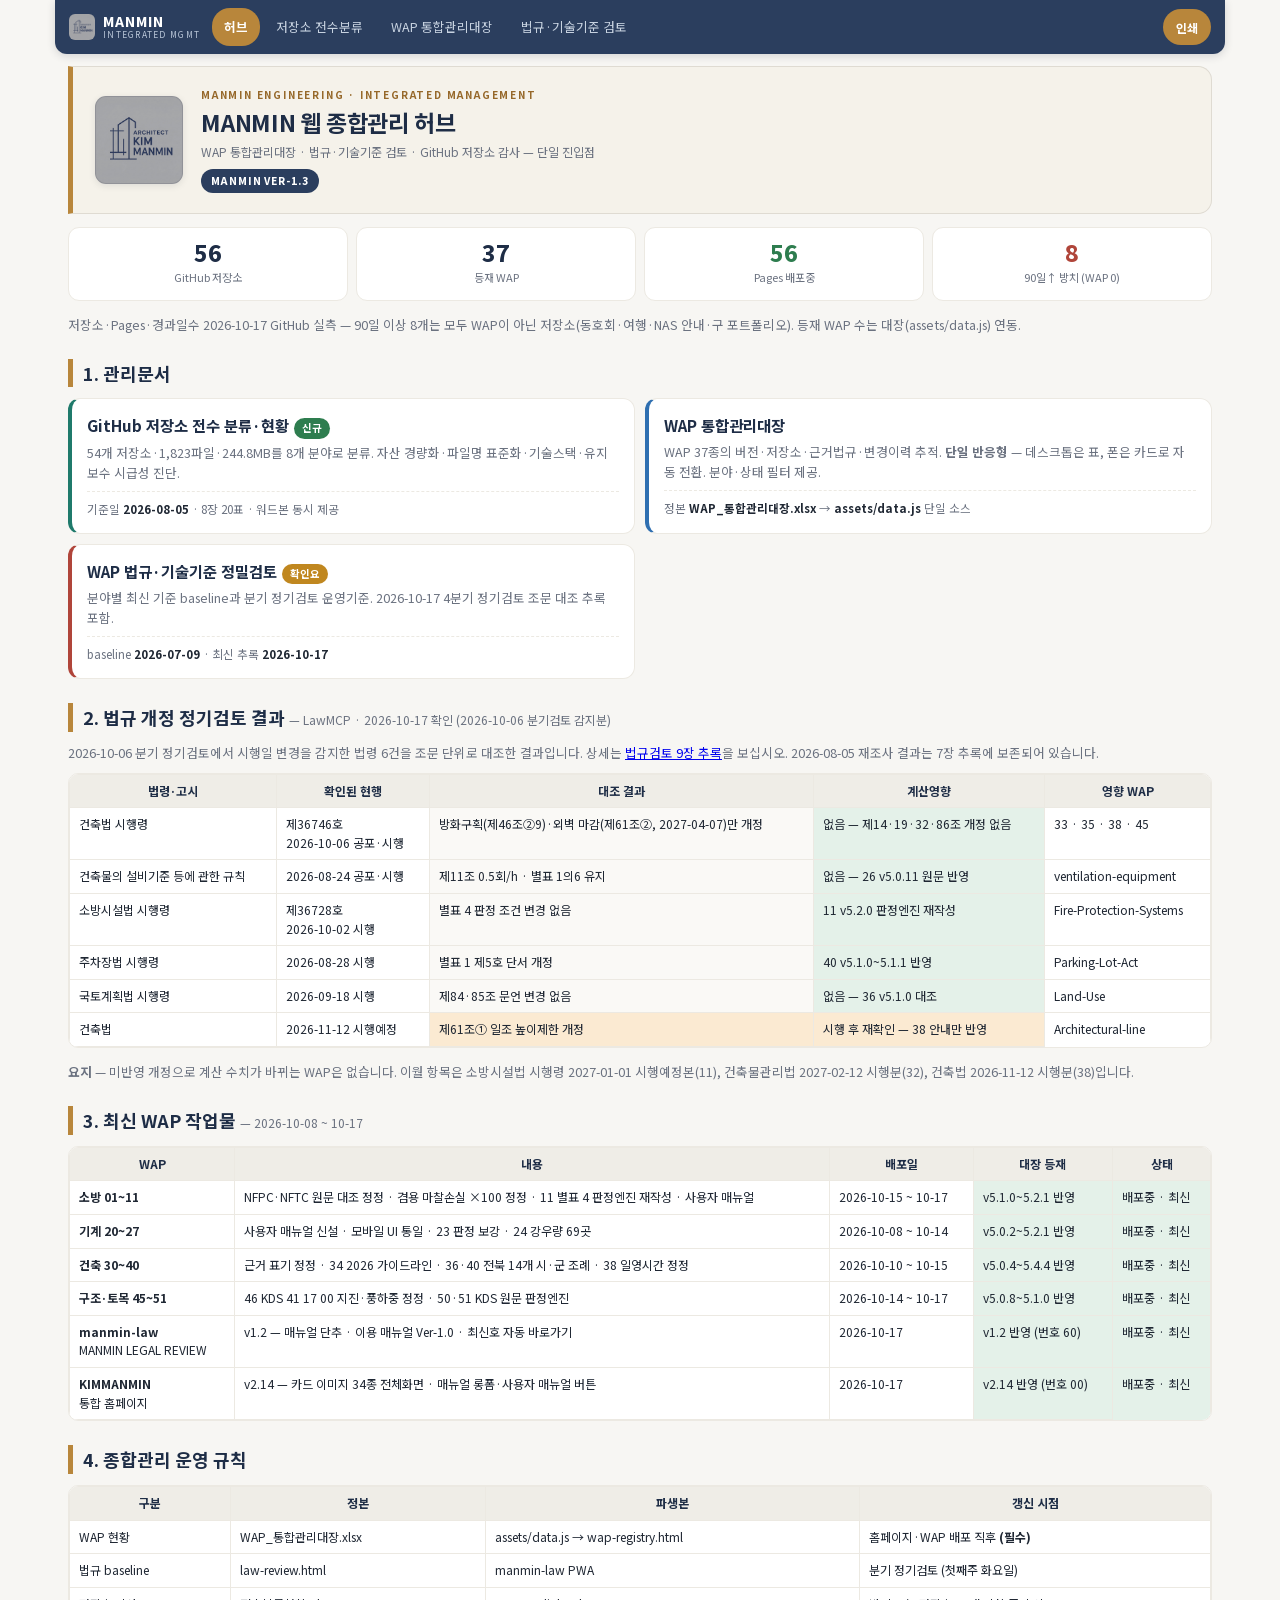
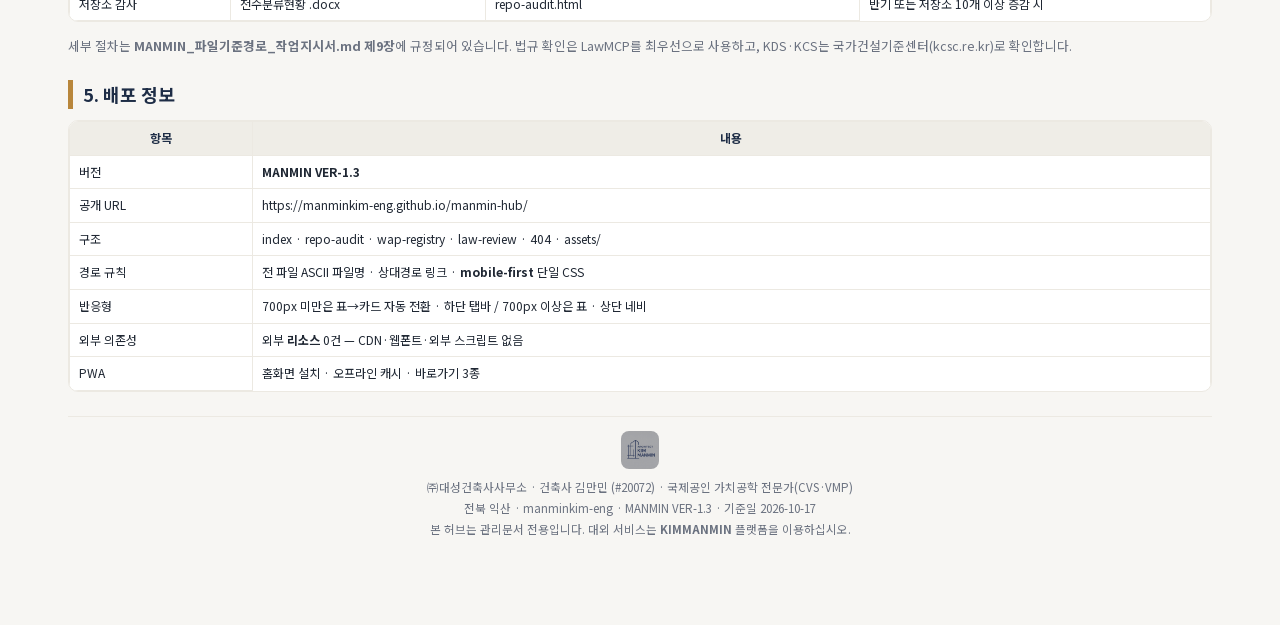
==== commit ac301334: "VER-1.3 정비 — 법규검토 9장 추록(4분기 정기검토 조문 대조) · 첫 화면 현행화 · 기준일 data.js 연동 · sw v1.2.7 - law-review.html: 9" ====
--- a/index.html
+++ b/index.html
@@ -18,6 +18,7 @@
 
 <link rel="stylesheet" href="assets/manmin.css">
 <style>:root{--accent:#B8863B;--accent-d:#96682A;}</style>
+<script src="assets/data.js"></script>
 <script src="assets/manmin.js" defer></script>
 </head>
 <body data-mm="hub">
@@ -45,11 +46,12 @@
 </header>
 
 <div class="stats">
-  <div class="stat"><div class="n">54</div><div class="l">GitHub 저장소</div></div>
-  <div class="stat"><div class="n">36</div><div class="l">등재 WAP</div></div>
-  <div class="stat g"><div class="n">53</div><div class="l">Pages 배포중</div></div>
-  <div class="stat r"><div class="n">22</div><div class="l">90일↑ 방치</div></div>
+  <div class="stat"><div class="n">56</div><div class="l">GitHub 저장소</div></div>
+  <div class="stat"><div class="n" id="kpi-wap">37</div><div class="l">등재 WAP</div></div>
+  <div class="stat g"><div class="n">56</div><div class="l">Pages 배포중</div></div>
+  <div class="stat r"><div class="n">8</div><div class="l">90일↑ 방치 (WAP 0)</div></div>
 </div>
+<p class="sm" style="margin-top:6px">저장소·Pages·경과일수 2026-10-17 GitHub 실측 — 90일 이상 8개는 모두 WAP이 아닌 저장소(동호회·여행·NAS 안내·구 포트폴리오). 등재 WAP 수는 대장(assets/data.js) 연동.</p>
 
 <h2>1. 관리문서</h2>
 <div class="grid">
@@ -60,40 +62,40 @@
   </a>
   <a class="card" href="wap-registry.html" style="border-left-color:#2F6FB0">
     <p class="t">WAP 통합관리대장</p>
-    <p class="d">WAP 36종의 버전·저장소·근거법규·변경이력 추적. <b>단일 반응형</b> — 데스크톱은 표, 폰은 카드로 자동 전환. 분야·상태 필터 제공.</p>
+    <p class="d">WAP 37종의 버전·저장소·근거법규·변경이력 추적. <b>단일 반응형</b> — 데스크톱은 표, 폰은 카드로 자동 전환. 분야·상태 필터 제공.</p>
     <p class="m">정본 <b>WAP_통합관리대장.xlsx</b> → <b>assets/data.js</b> 단일 소스</p>
   </a>
   <a class="card" href="law-review.html" style="border-left-color:#B0453A">
     <p class="t">WAP 법규·기술기준 정밀검토<span class="tag chk">확인요</span></p>
-    <p class="d">분야별 최신 기준 baseline과 분기 정기검토 운영기준. 2026-08-05 재조사 추록 포함.</p>
-    <p class="m">baseline <b>2026-07-09</b> · 추록 <b>2026-08-05</b></p>
+    <p class="d">분야별 최신 기준 baseline과 분기 정기검토 운영기준. 2026-10-17 4분기 정기검토 조문 대조 추록 포함.</p>
+    <p class="m">baseline <b>2026-07-09</b> · 최신 추록 <b>2026-10-17</b></p>
   </a>
 </div>
 
-<h2>2. 법규 개정 재조사 결과 <span style="font-size:12px;font-weight:400;color:var(--sub)">— LawMCP · 2026-08-05 확인</span></h2>
-<p class="sm">2026-07-09 baseline 이후 개정 여부를 한국 법령 MCP로 재조회한 결과입니다. 국가건설기준(KDS·KCS)과 NFTC는 LawMCP 범위 밖이므로 국가건설기준센터·소방청으로 별도 확인이 필요합니다.</p>
+<h2>2. 법규 개정 정기검토 결과 <span style="font-size:12px;font-weight:400;color:var(--sub)">— LawMCP · 2026-10-17 확인 (2026-10-06 분기검토 감지분)</span></h2>
+<p class="sm">2026-10-06 분기 정기검토에서 시행일 변경을 감지한 법령 6건을 조문 단위로 대조한 결과입니다. 상세는 <a href="law-review.html#addendum-20261017">법규검토 9장 추록</a>을 보십시오. 2026-08-05 재조사 결과는 7장 추록에 보존되어 있습니다.</p>
 <div class="tw"><table>
-<thead><tr><th>법령·고시</th><th>확인된 현행</th><th>baseline 대비</th><th>계산영향</th><th>영향 WAP</th></tr></thead>
+<thead><tr><th>법령·고시</th><th>확인된 현행</th><th>대조 결과</th><th>계산영향</th><th>영향 WAP</th></tr></thead>
 <tbody>
-<tr><td>건축물의 에너지절약설계기준</td><td>국토부고시 <b>제2026-360호</b><br>2026-07-08 공포·시행</td><td class="warn">고시번호 변경<br>제2025-738호 → 제2026-360호</td><td class="ok">없음 — 별표1 열관류율·EPI 65점(공공 74점) 불변</td><td>Energy-Performance-Index<br>u-value-app-</td></tr>
-<tr><td>건축법 시행령</td><td>2026-07-28 공포·시행<br>일부개정</td><td class="alt">제27조 조경 자구정정<br>제27조제1항제11호 변전소 예외 신설</td><td class="ok">없음 — 제86조 일조 정북 10m 유지</td><td>Architectural-line<br>Change-of-Use</td></tr>
-<tr><td>국토의 계획 및 이용에 관한 법률 시행령</td><td>2026-06-23 공포<br>2026-07-01 시행(타법개정)</td><td class="alt">도시·군관리계획 결정절차</td><td class="ok">없음 — 건폐율·용적률 무관</td><td>Land-Use</td></tr>
-<tr><td>소방시설 설치 및 관리에 관한 법률 시행령</td><td>2026-06-23 공포<br>2026-07-01 시행</td><td class="warn">2027-01-01 시행예정본 별도 존재<br>제35151호</td><td class="warn">확인 필요 — 조문 대조 미실시</td><td>Fire-Protection-Systems</td></tr>
-<tr><td>기계설비법 시행규칙</td><td>2026-04-16 공포<br>2026-06-01 시행</td><td class="warn">baseline 미기재</td><td class="warn">확인 필요 — 기술기준 별표8 재확인</td><td>기계설비 8종</td></tr>
-<tr><td>건축물관리법 시행령</td><td>2026-03-24 공포·시행</td><td class="warn">baseline 미기재</td><td class="warn">확인 필요 — 해체 조문 대조 미실시</td><td>demolition-calc</td></tr>
-<tr><td>주차장법 시행령</td><td>2025-08-14 공포<br>2025-08-17 시행</td><td class="alt">변동 없음</td><td class="ok">없음 — 별표1 원단위 유지</td><td>Parking-Lot-Act</td></tr>
-<tr><td>건축물의 설비기준 등에 관한 규칙</td><td>2025-10-31 공포·시행</td><td class="alt">변동 없음</td><td class="ok">없음</td><td>ventilation-equipment</td></tr>
+<tr><td>건축법 시행령</td><td>제36746호<br>2026-10-06 공포·시행</td><td class="alt">방화구획(제46조②9)·외벽 마감(제61조②, 2027-04-07)만 개정</td><td class="ok">없음 — 제14·19·32·86조 개정 없음</td><td>33 · 35 · 38 · 45</td></tr>
+<tr><td>건축물의 설비기준 등에 관한 규칙</td><td>2026-08-24 공포·시행</td><td class="alt">제11조 0.5회/h · 별표 1의6 유지</td><td class="ok">없음 — 26 v5.0.11 원문 반영</td><td>ventilation-equipment</td></tr>
+<tr><td>소방시설법 시행령</td><td>제36728호<br>2026-10-02 시행</td><td class="alt">별표 4 판정 조건 변경 없음</td><td class="ok">11 v5.2.0 판정엔진 재작성</td><td>Fire-Protection-Systems</td></tr>
+<tr><td>주차장법 시행령</td><td>2026-08-28 시행</td><td class="alt">별표 1 제5호 단서 개정</td><td class="ok">40 v5.1.0~5.1.1 반영</td><td>Parking-Lot-Act</td></tr>
+<tr><td>국토계획법 시행령</td><td>2026-09-18 시행</td><td class="alt">제84·85조 문언 변경 없음</td><td class="ok">없음 — 36 v5.1.0 대조</td><td>Land-Use</td></tr>
+<tr><td>건축법</td><td>2026-11-12 시행예정</td><td class="warn">제61조① 일조 높이제한 개정</td><td class="warn">시행 후 재확인 — 38 안내만 반영</td><td>Architectural-line</td></tr>
 </tbody></table></div>
-<p class="sm"><b>요지</b> — 계산 수치를 바꾸는 개정은 확인되지 않았습니다. 다만 에너지절약설계기준 <b>고시번호 표기 갱신</b>이 필요하고(정부조직 개편으로 소관부처가 기후에너지환경부로 변경), 표에서 주황 표시된 3건은 조문 대조가 미실시 상태로 차기 정기검토 필수 항목입니다.</p>
+<p class="sm"><b>요지</b> — 미반영 개정으로 계산 수치가 바뀌는 WAP은 없습니다. 이월 항목은 소방시설법 시행령 2027-01-01 시행예정본(11), 건축물관리법 2027-02-12 시행분(32), 건축법 2026-11-12 시행분(38)입니다.</p>
 
-<h2>3. 최신 WAP 작업물</h2>
+<h2>3. 최신 WAP 작업물 <span style="font-size:12px;font-weight:400;color:var(--sub)">— 2026-10-08 ~ 10-17</span></h2>
 <div class="tw"><table>
 <thead><tr><th>WAP</th><th>내용</th><th>배포일</th><th>대장 등재</th><th>상태</th></tr></thead>
 <tbody>
-<tr><td><b>manmin-law</b><br>MANMIN LEGAL REVIEW</td><td>건축·구조·기계설비·소방·토목 월간 법령 개정 정리 PWA</td><td>2026-08-04</td><td class="ok">등재완료 (번호 60)</td><td class="ok">배포중 · 최신</td></tr>
-<tr><td><b>KIMMANMIN</b><br>통합 홈페이지</td><td>엔지니어링 플랫폼 본체 · 전 WAP 카드 허브</td><td>2026-08-05</td><td class="ok">등재완료 (번호 00)</td><td class="ok">배포중 · 최신</td></tr>
-<tr><td>Energy-Performance-Index</td><td>에너지 절약계획서 성능지표 산정</td><td>2026-03-30</td><td class="ok">등재완료 (번호 39)</td><td class="bad">128일 경과 · 고시번호 갱신 필요</td></tr>
-<tr><td>u-value-app-</td><td>열관류율 종합 검토 시스템</td><td>2026-06-18</td><td class="ok">등재완료 (번호 31)</td><td class="warn">48일 · 고시번호 갱신 필요</td></tr>
+<tr><td><b>소방 01~11</b></td><td>NFPC·NFTC 원문 대조 정정 · 겸용 마찰손실 ×100 정정 · 11 별표 4 판정엔진 재작성 · 사용자 매뉴얼</td><td>2026-10-15 ~ 10-17</td><td class="ok">v5.1.0~5.2.1 반영</td><td class="ok">배포중 · 최신</td></tr>
+<tr><td><b>기계 20~27</b></td><td>사용자 매뉴얼 신설 · 모바일 UI 통일 · 23 판정 보강 · 24 강우량 69곳</td><td>2026-10-08 ~ 10-14</td><td class="ok">v5.0.2~5.2.1 반영</td><td class="ok">배포중 · 최신</td></tr>
+<tr><td><b>건축 30~40</b></td><td>근거 표기 정정 · 34 2026 가이드라인 · 36·40 전북 14개 시·군 조례 · 38 일영시간 정정</td><td>2026-10-10 ~ 10-15</td><td class="ok">v5.0.4~5.4.4 반영</td><td class="ok">배포중 · 최신</td></tr>
+<tr><td><b>구조·토목 45~51</b></td><td>46 KDS 41 17 00 지진·풍하중 정정 · 50·51 KDS 원문 판정엔진</td><td>2026-10-14 ~ 10-17</td><td class="ok">v5.0.8~5.1.0 반영</td><td class="ok">배포중 · 최신</td></tr>
+<tr><td><b>manmin-law</b><br>MANMIN LEGAL REVIEW</td><td>v1.2 — 매뉴얼 단추 · 이용 매뉴얼 Ver-1.0 · 최신호 자동 바로가기</td><td>2026-10-17</td><td class="ok">v1.2 반영 (번호 60)</td><td class="ok">배포중 · 최신</td></tr>
+<tr><td><b>KIMMANMIN</b><br>통합 홈페이지</td><td>v2.14 — 카드 이미지 34종 전체화면 · 매뉴얼 롱폼·사용자 매뉴얼 버튼</td><td>2026-10-17</td><td class="ok">v2.14 반영 (번호 00)</td><td class="ok">배포중 · 최신</td></tr>
 </tbody></table></div>
 
 <h2>4. 종합관리 운영 규칙</h2>
@@ -122,8 +124,9 @@
 <footer>
  <span class="lg"><img src="assets/manmin-logo.jpg" alt="MANMIN"></span>
  ㈜대성건축사사무소 · 건축사 김만민 (#20072) · 국제공인 가치공학 전문가(CVS·VMP)<br>
- 전북 익산 · manminkim-eng · MANMIN VER-1.3 · 기준일 2026-09-05<br>본 허브는 관리문서 전용입니다. 대외 서비스는 <b>KIMMANMIN</b> 플랫폼을 이용하십시오.
+ 전북 익산 · manminkim-eng · MANMIN VER-1.3 · 기준일 <span data-asof>2026-10-17</span><br>본 허브는 관리문서 전용입니다. 대외 서비스는 <b>KIMMANMIN</b> 플랫폼을 이용하십시오.
 </footer>
+<script>(function(){var D=window.MANMIN_DATA;if(!D)return;document.querySelectorAll("[data-asof]").forEach(function(e){e.textContent=D.asof});var k=document.getElementById("kpi-wap");if(k&&D.waps)k.textContent=D.waps.length;})();</script>
 </div>
 <nav class="mm-tabs no-print"><a href="index.html" data-k="hub"><i>⌂</i>허브</a><a href="repo-audit.html" data-k="repo"><i>▤</i>저장소</a><a href="wap-registry.html" data-k="reg"><i>▦</i>WAP 대장</a><a href="law-review.html" data-k="law"><i>§</i>법규검토</a></nav>
 </body>
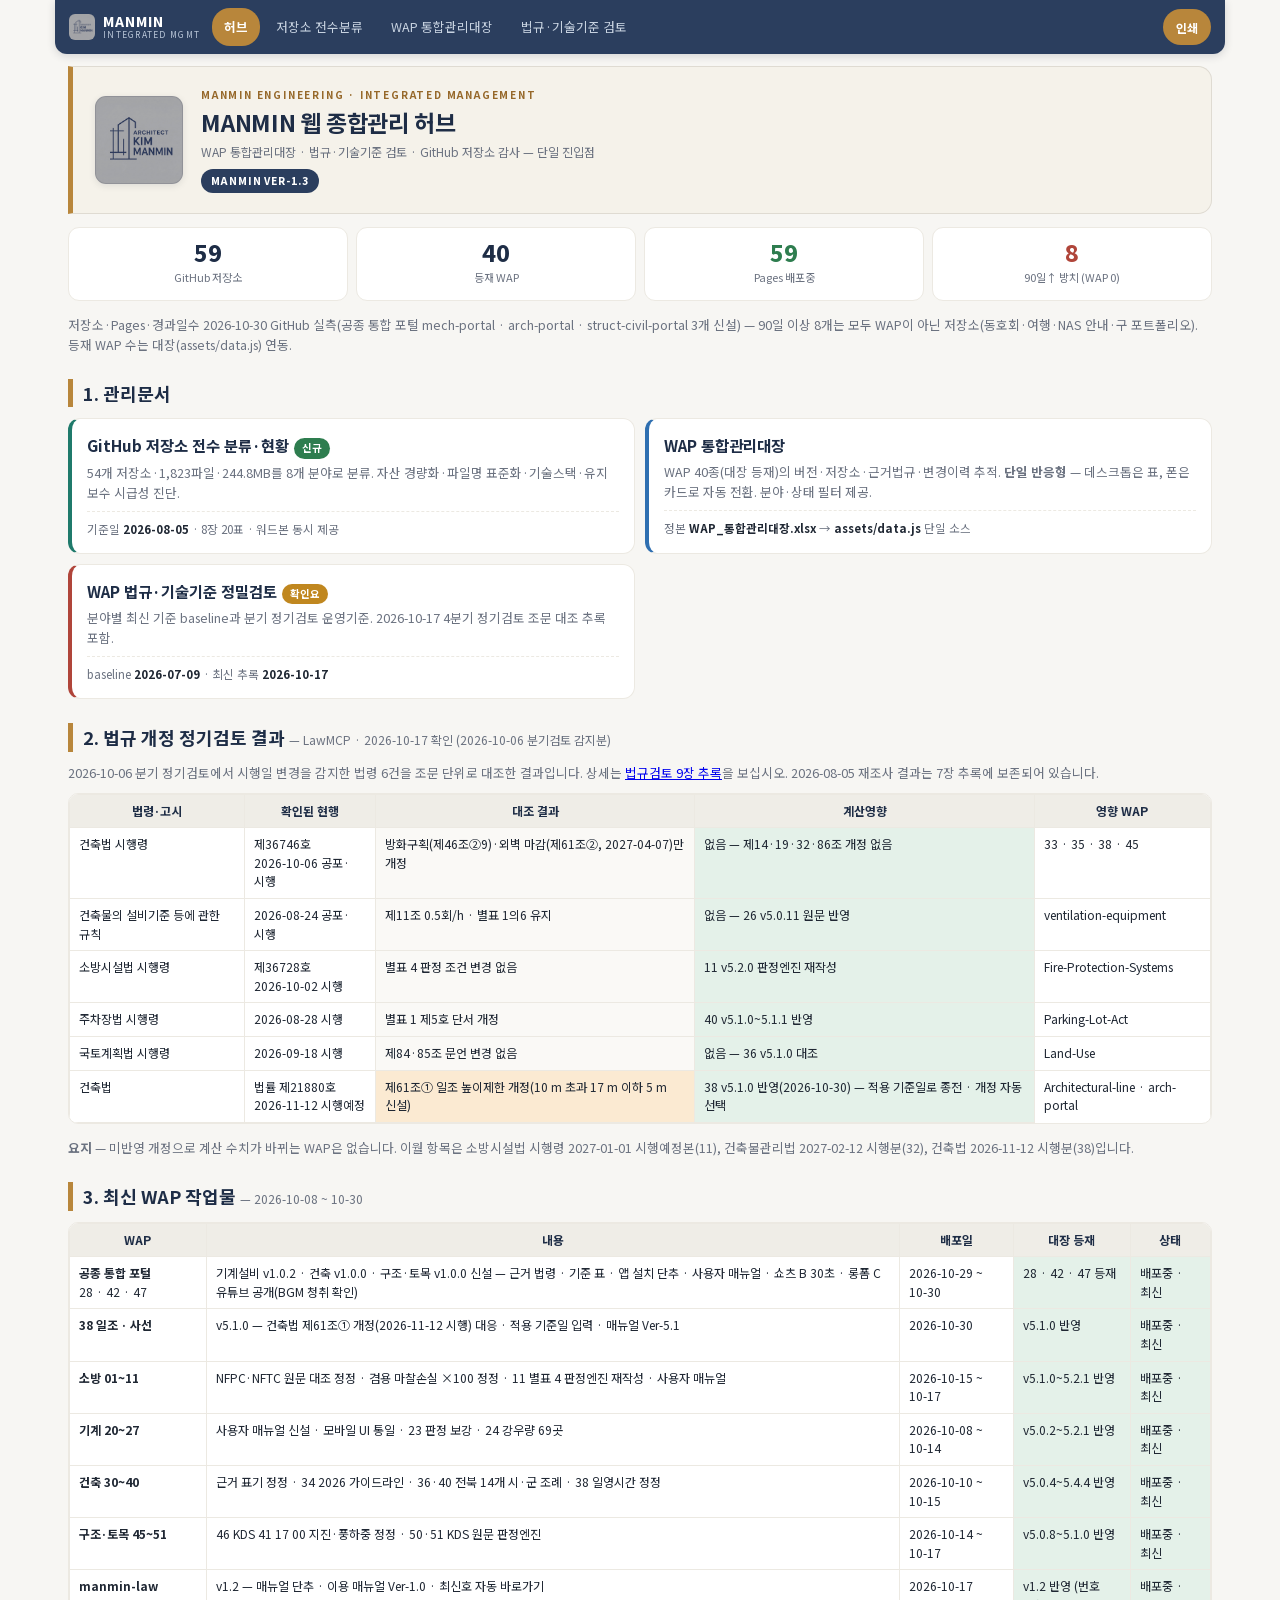
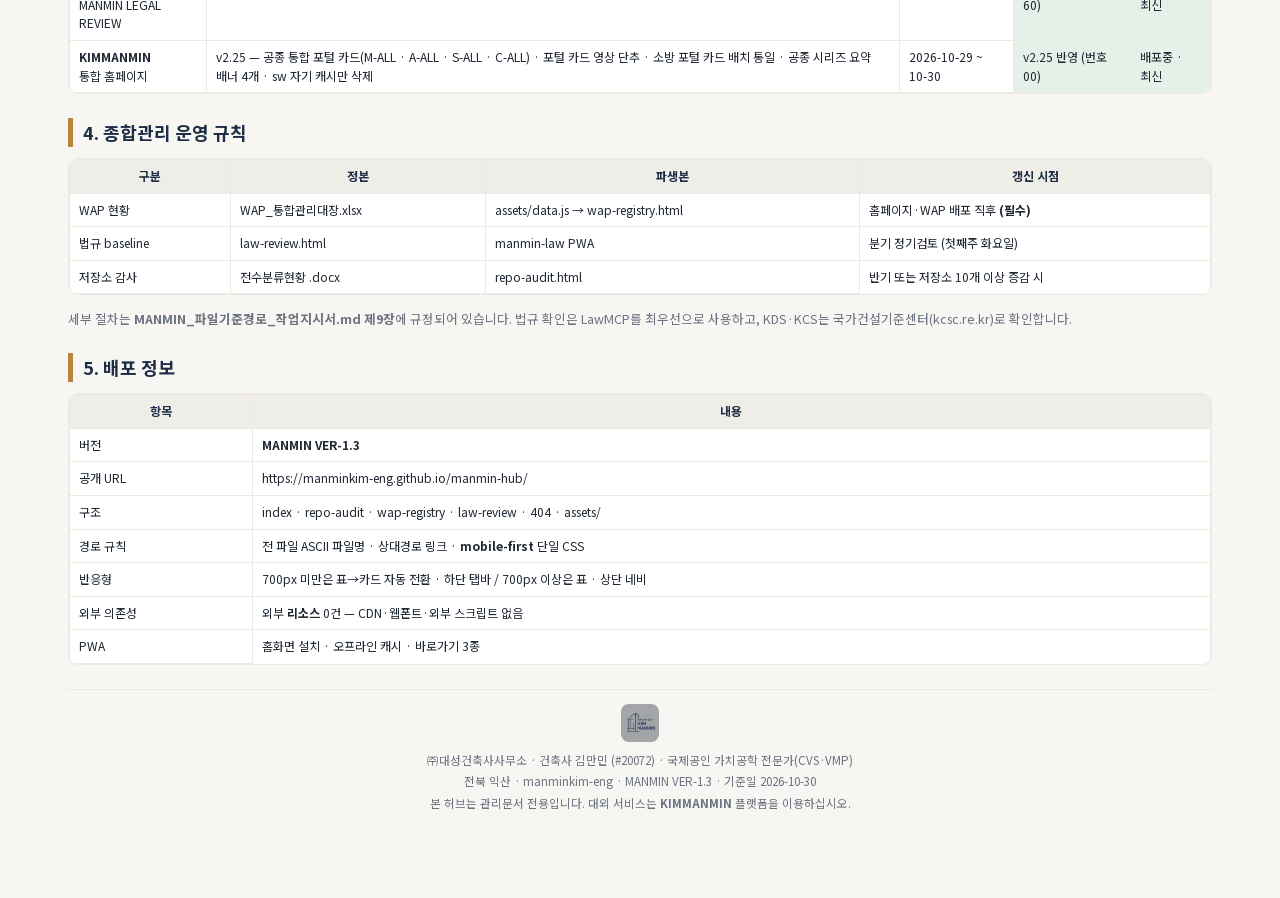
==== commit 1a5bf9fa: "hub: 첫 화면 지표 59 · 법규 표 38 v5.1.0 · 최신 작업물(포털 3종 · v2.25) · 포털 영상 BGM 확인 · sw v1.2.22 Co-Authored-By:" ====
--- a/index.html
+++ b/index.html
@@ -46,12 +46,12 @@
 </header>
 
 <div class="stats">
-  <div class="stat"><div class="n">56</div><div class="l">GitHub 저장소</div></div>
+  <div class="stat"><div class="n">59</div><div class="l">GitHub 저장소</div></div>
   <div class="stat"><div class="n" id="kpi-wap">37</div><div class="l">등재 WAP</div></div>
-  <div class="stat g"><div class="n">56</div><div class="l">Pages 배포중</div></div>
+  <div class="stat g"><div class="n">59</div><div class="l">Pages 배포중</div></div>
   <div class="stat r"><div class="n">8</div><div class="l">90일↑ 방치 (WAP 0)</div></div>
 </div>
-<p class="sm" style="margin-top:6px">저장소·Pages·경과일수 2026-10-17 GitHub 실측 — 90일 이상 8개는 모두 WAP이 아닌 저장소(동호회·여행·NAS 안내·구 포트폴리오). 등재 WAP 수는 대장(assets/data.js) 연동.</p>
+<p class="sm" style="margin-top:6px">저장소·Pages·경과일수 2026-10-30 GitHub 실측(공종 통합 포털 mech-portal · arch-portal · struct-civil-portal 3개 신설) — 90일 이상 8개는 모두 WAP이 아닌 저장소(동호회·여행·NAS 안내·구 포트폴리오). 등재 WAP 수는 대장(assets/data.js) 연동.</p>
 
 <h2>1. 관리문서</h2>
 <div class="grid">
@@ -62,7 +62,7 @@
   </a>
   <a class="card" href="wap-registry.html" style="border-left-color:#2F6FB0">
     <p class="t">WAP 통합관리대장</p>
-    <p class="d">WAP 37종의 버전·저장소·근거법규·변경이력 추적. <b>단일 반응형</b> — 데스크톱은 표, 폰은 카드로 자동 전환. 분야·상태 필터 제공.</p>
+    <p class="d">WAP 40종(대장 등재)의 버전·저장소·근거법규·변경이력 추적. <b>단일 반응형</b> — 데스크톱은 표, 폰은 카드로 자동 전환. 분야·상태 필터 제공.</p>
     <p class="m">정본 <b>WAP_통합관리대장.xlsx</b> → <b>assets/data.js</b> 단일 소스</p>
   </a>
   <a class="card" href="law-review.html" style="border-left-color:#B0453A">
@@ -82,20 +82,22 @@
 <tr><td>소방시설법 시행령</td><td>제36728호<br>2026-10-02 시행</td><td class="alt">별표 4 판정 조건 변경 없음</td><td class="ok">11 v5.2.0 판정엔진 재작성</td><td>Fire-Protection-Systems</td></tr>
 <tr><td>주차장법 시행령</td><td>2026-08-28 시행</td><td class="alt">별표 1 제5호 단서 개정</td><td class="ok">40 v5.1.0~5.1.1 반영</td><td>Parking-Lot-Act</td></tr>
 <tr><td>국토계획법 시행령</td><td>2026-09-18 시행</td><td class="alt">제84·85조 문언 변경 없음</td><td class="ok">없음 — 36 v5.1.0 대조</td><td>Land-Use</td></tr>
-<tr><td>건축법</td><td>2026-11-12 시행예정</td><td class="warn">제61조① 일조 높이제한 개정</td><td class="warn">시행 후 재확인 — 38 안내만 반영</td><td>Architectural-line</td></tr>
+<tr><td>건축법</td><td>법률 제21880호<br>2026-11-12 시행예정</td><td class="warn">제61조① 일조 높이제한 개정(10 m 초과 17 m 이하 5 m 신설)</td><td class="ok">38 v5.1.0 반영(2026-10-30) — 적용 기준일로 종전 · 개정 자동 선택</td><td>Architectural-line · arch-portal</td></tr>
 </tbody></table></div>
 <p class="sm"><b>요지</b> — 미반영 개정으로 계산 수치가 바뀌는 WAP은 없습니다. 이월 항목은 소방시설법 시행령 2027-01-01 시행예정본(11), 건축물관리법 2027-02-12 시행분(32), 건축법 2026-11-12 시행분(38)입니다.</p>
 
-<h2>3. 최신 WAP 작업물 <span style="font-size:12px;font-weight:400;color:var(--sub)">— 2026-10-08 ~ 10-17</span></h2>
+<h2>3. 최신 WAP 작업물 <span style="font-size:12px;font-weight:400;color:var(--sub)">— 2026-10-08 ~ 10-30</span></h2>
 <div class="tw"><table>
 <thead><tr><th>WAP</th><th>내용</th><th>배포일</th><th>대장 등재</th><th>상태</th></tr></thead>
 <tbody>
+<tr><td><b>공종 통합 포털</b><br>28 · 42 · 47</td><td>기계설비 v1.0.2 · 건축 v1.0.0 · 구조·토목 v1.0.0 신설 — 근거 법령 · 기준 표 · 앱 설치 단추 · 사용자 매뉴얼 · 쇼츠 B 30초 · 롱폼 C 유튜브 공개(BGM 청취 확인)</td><td>2026-10-29 ~ 10-30</td><td class="ok">28 · 42 · 47 등재</td><td class="ok">배포중 · 최신</td></tr>
+<tr><td><b>38 일조 · 사선</b></td><td>v5.1.0 — 건축법 제61조① 개정(2026-11-12 시행) 대응 · 적용 기준일 입력 · 매뉴얼 Ver-5.1</td><td>2026-10-30</td><td class="ok">v5.1.0 반영</td><td class="ok">배포중 · 최신</td></tr>
 <tr><td><b>소방 01~11</b></td><td>NFPC·NFTC 원문 대조 정정 · 겸용 마찰손실 ×100 정정 · 11 별표 4 판정엔진 재작성 · 사용자 매뉴얼</td><td>2026-10-15 ~ 10-17</td><td class="ok">v5.1.0~5.2.1 반영</td><td class="ok">배포중 · 최신</td></tr>
 <tr><td><b>기계 20~27</b></td><td>사용자 매뉴얼 신설 · 모바일 UI 통일 · 23 판정 보강 · 24 강우량 69곳</td><td>2026-10-08 ~ 10-14</td><td class="ok">v5.0.2~5.2.1 반영</td><td class="ok">배포중 · 최신</td></tr>
 <tr><td><b>건축 30~40</b></td><td>근거 표기 정정 · 34 2026 가이드라인 · 36·40 전북 14개 시·군 조례 · 38 일영시간 정정</td><td>2026-10-10 ~ 10-15</td><td class="ok">v5.0.4~5.4.4 반영</td><td class="ok">배포중 · 최신</td></tr>
 <tr><td><b>구조·토목 45~51</b></td><td>46 KDS 41 17 00 지진·풍하중 정정 · 50·51 KDS 원문 판정엔진</td><td>2026-10-14 ~ 10-17</td><td class="ok">v5.0.8~5.1.0 반영</td><td class="ok">배포중 · 최신</td></tr>
 <tr><td><b>manmin-law</b><br>MANMIN LEGAL REVIEW</td><td>v1.2 — 매뉴얼 단추 · 이용 매뉴얼 Ver-1.0 · 최신호 자동 바로가기</td><td>2026-10-17</td><td class="ok">v1.2 반영 (번호 60)</td><td class="ok">배포중 · 최신</td></tr>
-<tr><td><b>KIMMANMIN</b><br>통합 홈페이지</td><td>v2.14 — 카드 이미지 34종 전체화면 · 매뉴얼 롱폼·사용자 매뉴얼 버튼</td><td>2026-10-17</td><td class="ok">v2.14 반영 (번호 00)</td><td class="ok">배포중 · 최신</td></tr>
+<tr><td><b>KIMMANMIN</b><br>통합 홈페이지</td><td>v2.25 — 공종 통합 포털 카드(M-ALL · A-ALL · S-ALL · C-ALL) · 포털 카드 영상 단추 · 소방 포털 카드 배치 통일 · 공종 시리즈 요약 배너 4개 · sw 자기 캐시만 삭제</td><td>2026-10-29 ~ 10-30</td><td class="ok">v2.25 반영 (번호 00)</td><td class="ok">배포중 · 최신</td></tr>
 </tbody></table></div>
 
 <h2>4. 종합관리 운영 규칙</h2>
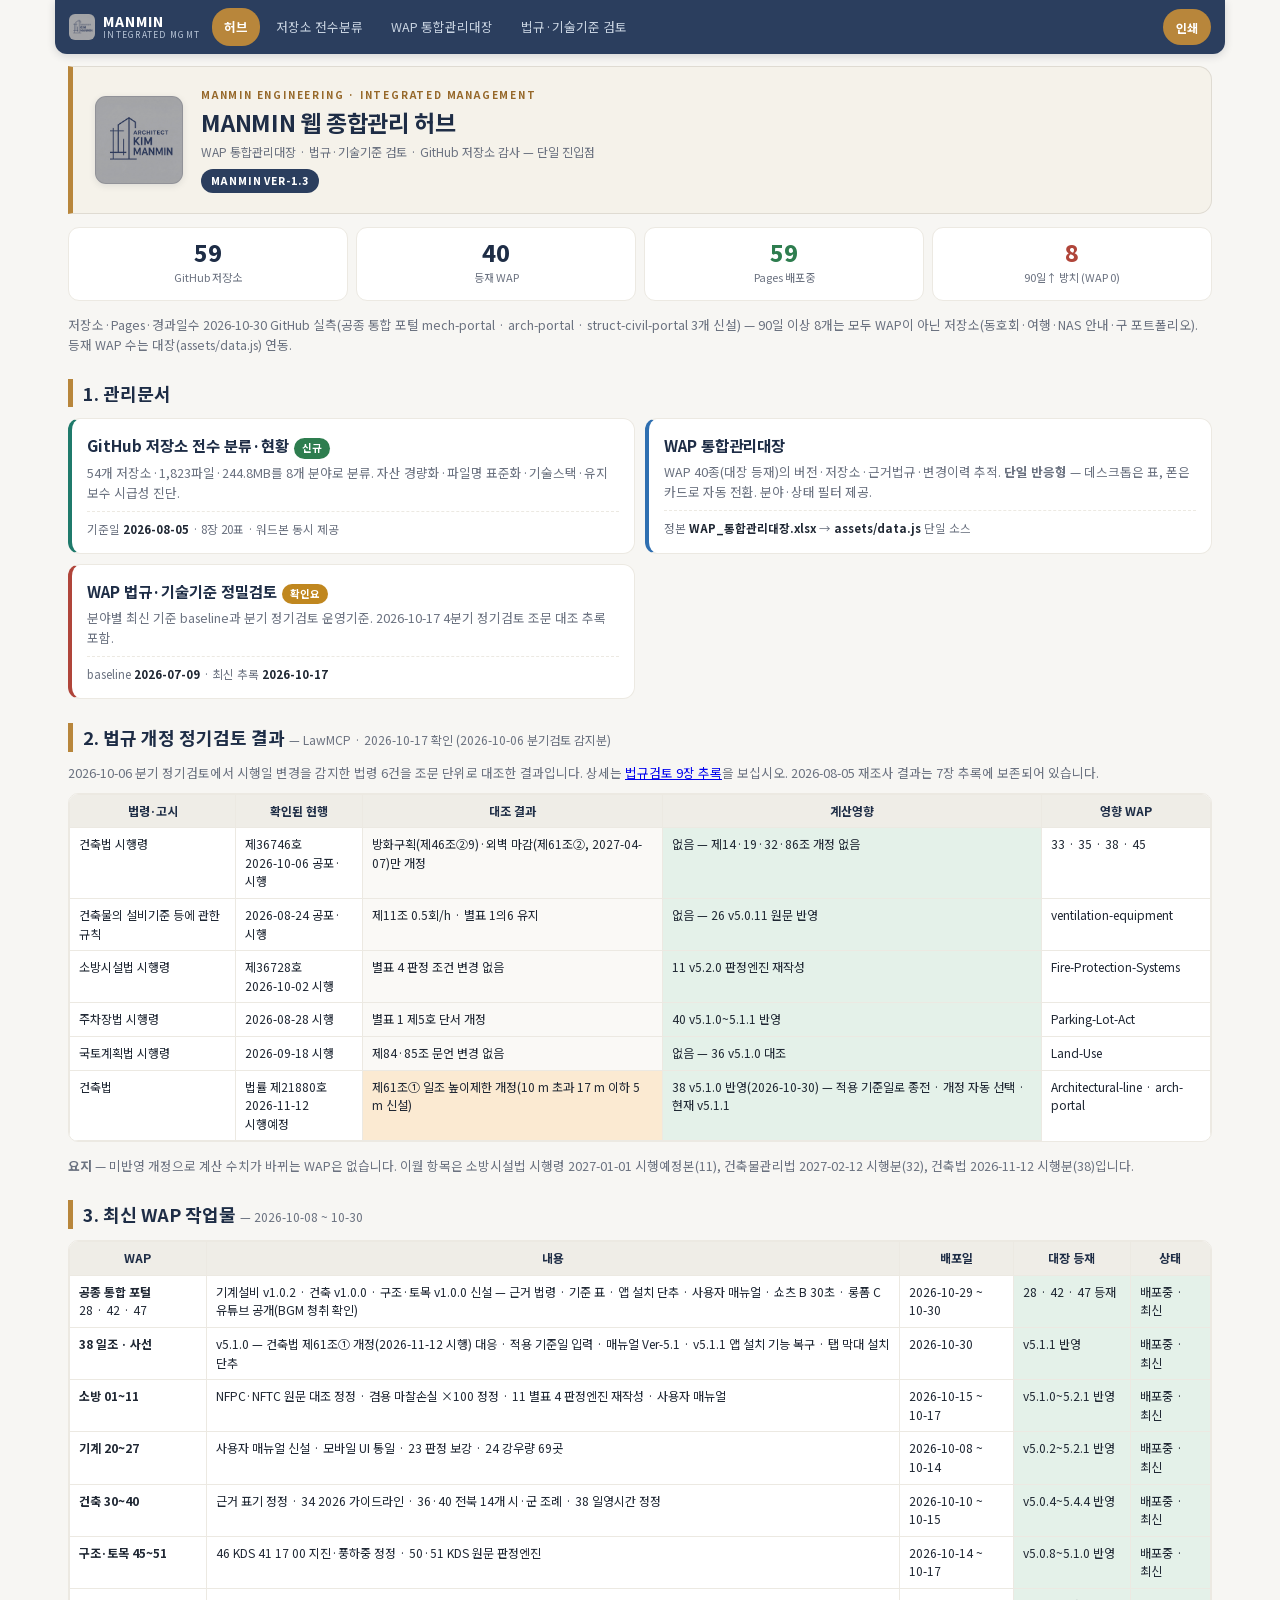
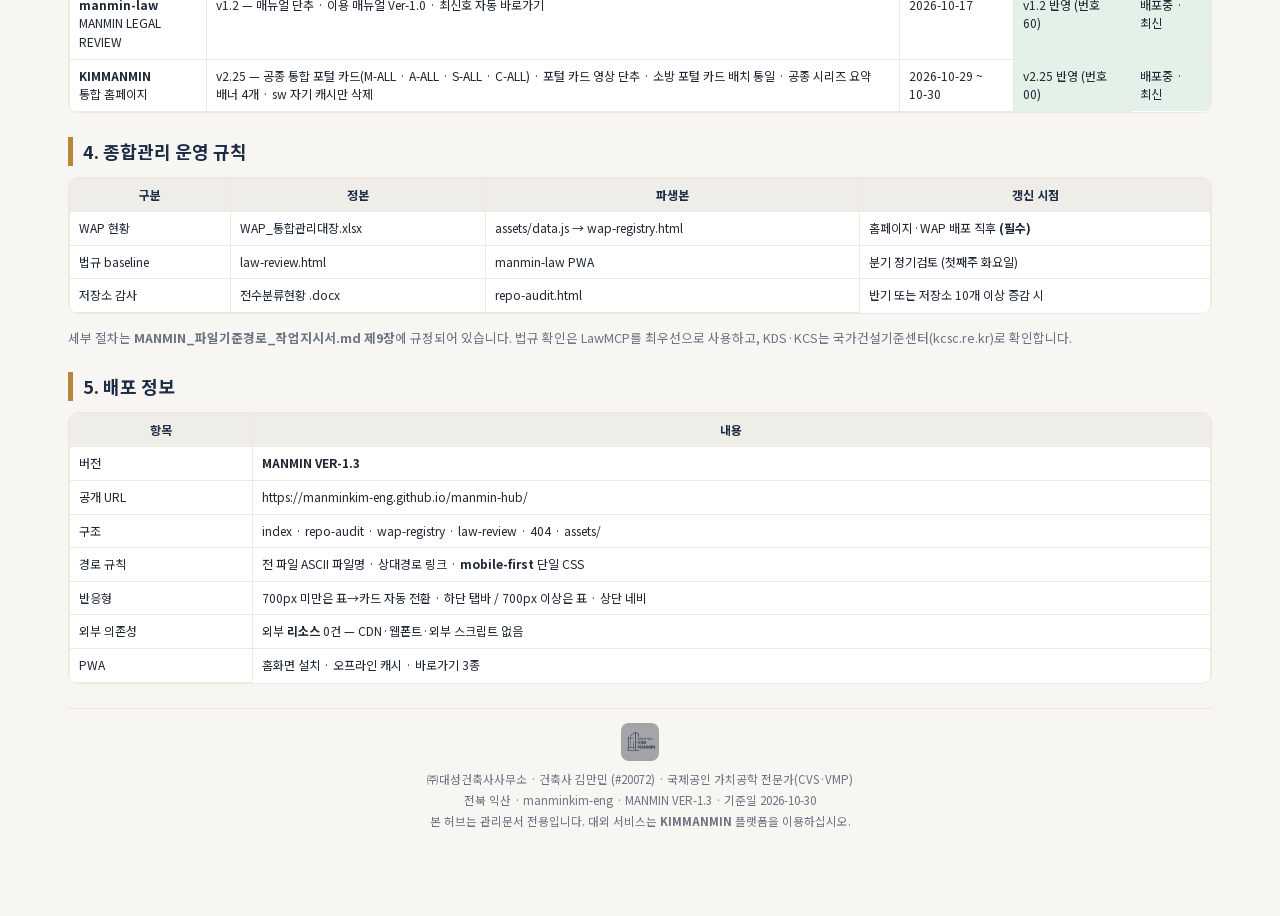
==== commit 6766ff00: "data: 38 v5.1.1 앱 설치 복구 · sw v1.2.23 Co-Authored-By: Claude Opus 5.5 <noreply@anthropic.com> Claude-" ====
--- a/index.html
+++ b/index.html
@@ -82,7 +82,7 @@
 <tr><td>소방시설법 시행령</td><td>제36728호<br>2026-10-02 시행</td><td class="alt">별표 4 판정 조건 변경 없음</td><td class="ok">11 v5.2.0 판정엔진 재작성</td><td>Fire-Protection-Systems</td></tr>
 <tr><td>주차장법 시행령</td><td>2026-08-28 시행</td><td class="alt">별표 1 제5호 단서 개정</td><td class="ok">40 v5.1.0~5.1.1 반영</td><td>Parking-Lot-Act</td></tr>
 <tr><td>국토계획법 시행령</td><td>2026-09-18 시행</td><td class="alt">제84·85조 문언 변경 없음</td><td class="ok">없음 — 36 v5.1.0 대조</td><td>Land-Use</td></tr>
-<tr><td>건축법</td><td>법률 제21880호<br>2026-11-12 시행예정</td><td class="warn">제61조① 일조 높이제한 개정(10 m 초과 17 m 이하 5 m 신설)</td><td class="ok">38 v5.1.0 반영(2026-10-30) — 적용 기준일로 종전 · 개정 자동 선택</td><td>Architectural-line · arch-portal</td></tr>
+<tr><td>건축법</td><td>법률 제21880호<br>2026-11-12 시행예정</td><td class="warn">제61조① 일조 높이제한 개정(10 m 초과 17 m 이하 5 m 신설)</td><td class="ok">38 v5.1.0 반영(2026-10-30) — 적용 기준일로 종전 · 개정 자동 선택 · 현재 v5.1.1</td><td>Architectural-line · arch-portal</td></tr>
 </tbody></table></div>
 <p class="sm"><b>요지</b> — 미반영 개정으로 계산 수치가 바뀌는 WAP은 없습니다. 이월 항목은 소방시설법 시행령 2027-01-01 시행예정본(11), 건축물관리법 2027-02-12 시행분(32), 건축법 2026-11-12 시행분(38)입니다.</p>
 
@@ -91,7 +91,7 @@
 <thead><tr><th>WAP</th><th>내용</th><th>배포일</th><th>대장 등재</th><th>상태</th></tr></thead>
 <tbody>
 <tr><td><b>공종 통합 포털</b><br>28 · 42 · 47</td><td>기계설비 v1.0.2 · 건축 v1.0.0 · 구조·토목 v1.0.0 신설 — 근거 법령 · 기준 표 · 앱 설치 단추 · 사용자 매뉴얼 · 쇼츠 B 30초 · 롱폼 C 유튜브 공개(BGM 청취 확인)</td><td>2026-10-29 ~ 10-30</td><td class="ok">28 · 42 · 47 등재</td><td class="ok">배포중 · 최신</td></tr>
-<tr><td><b>38 일조 · 사선</b></td><td>v5.1.0 — 건축법 제61조① 개정(2026-11-12 시행) 대응 · 적용 기준일 입력 · 매뉴얼 Ver-5.1</td><td>2026-10-30</td><td class="ok">v5.1.0 반영</td><td class="ok">배포중 · 최신</td></tr>
+<tr><td><b>38 일조 · 사선</b></td><td>v5.1.0 — 건축법 제61조① 개정(2026-11-12 시행) 대응 · 적용 기준일 입력 · 매뉴얼 Ver-5.1 · v5.1.1 앱 설치 기능 복구 · 탭 막대 설치 단추</td><td>2026-10-30</td><td class="ok">v5.1.1 반영</td><td class="ok">배포중 · 최신</td></tr>
 <tr><td><b>소방 01~11</b></td><td>NFPC·NFTC 원문 대조 정정 · 겸용 마찰손실 ×100 정정 · 11 별표 4 판정엔진 재작성 · 사용자 매뉴얼</td><td>2026-10-15 ~ 10-17</td><td class="ok">v5.1.0~5.2.1 반영</td><td class="ok">배포중 · 최신</td></tr>
 <tr><td><b>기계 20~27</b></td><td>사용자 매뉴얼 신설 · 모바일 UI 통일 · 23 판정 보강 · 24 강우량 69곳</td><td>2026-10-08 ~ 10-14</td><td class="ok">v5.0.2~5.2.1 반영</td><td class="ok">배포중 · 최신</td></tr>
 <tr><td><b>건축 30~40</b></td><td>근거 표기 정정 · 34 2026 가이드라인 · 36·40 전북 14개 시·군 조례 · 38 일영시간 정정</td><td>2026-10-10 ~ 10-15</td><td class="ok">v5.0.4~5.4.4 반영</td><td class="ok">배포중 · 최신</td></tr>
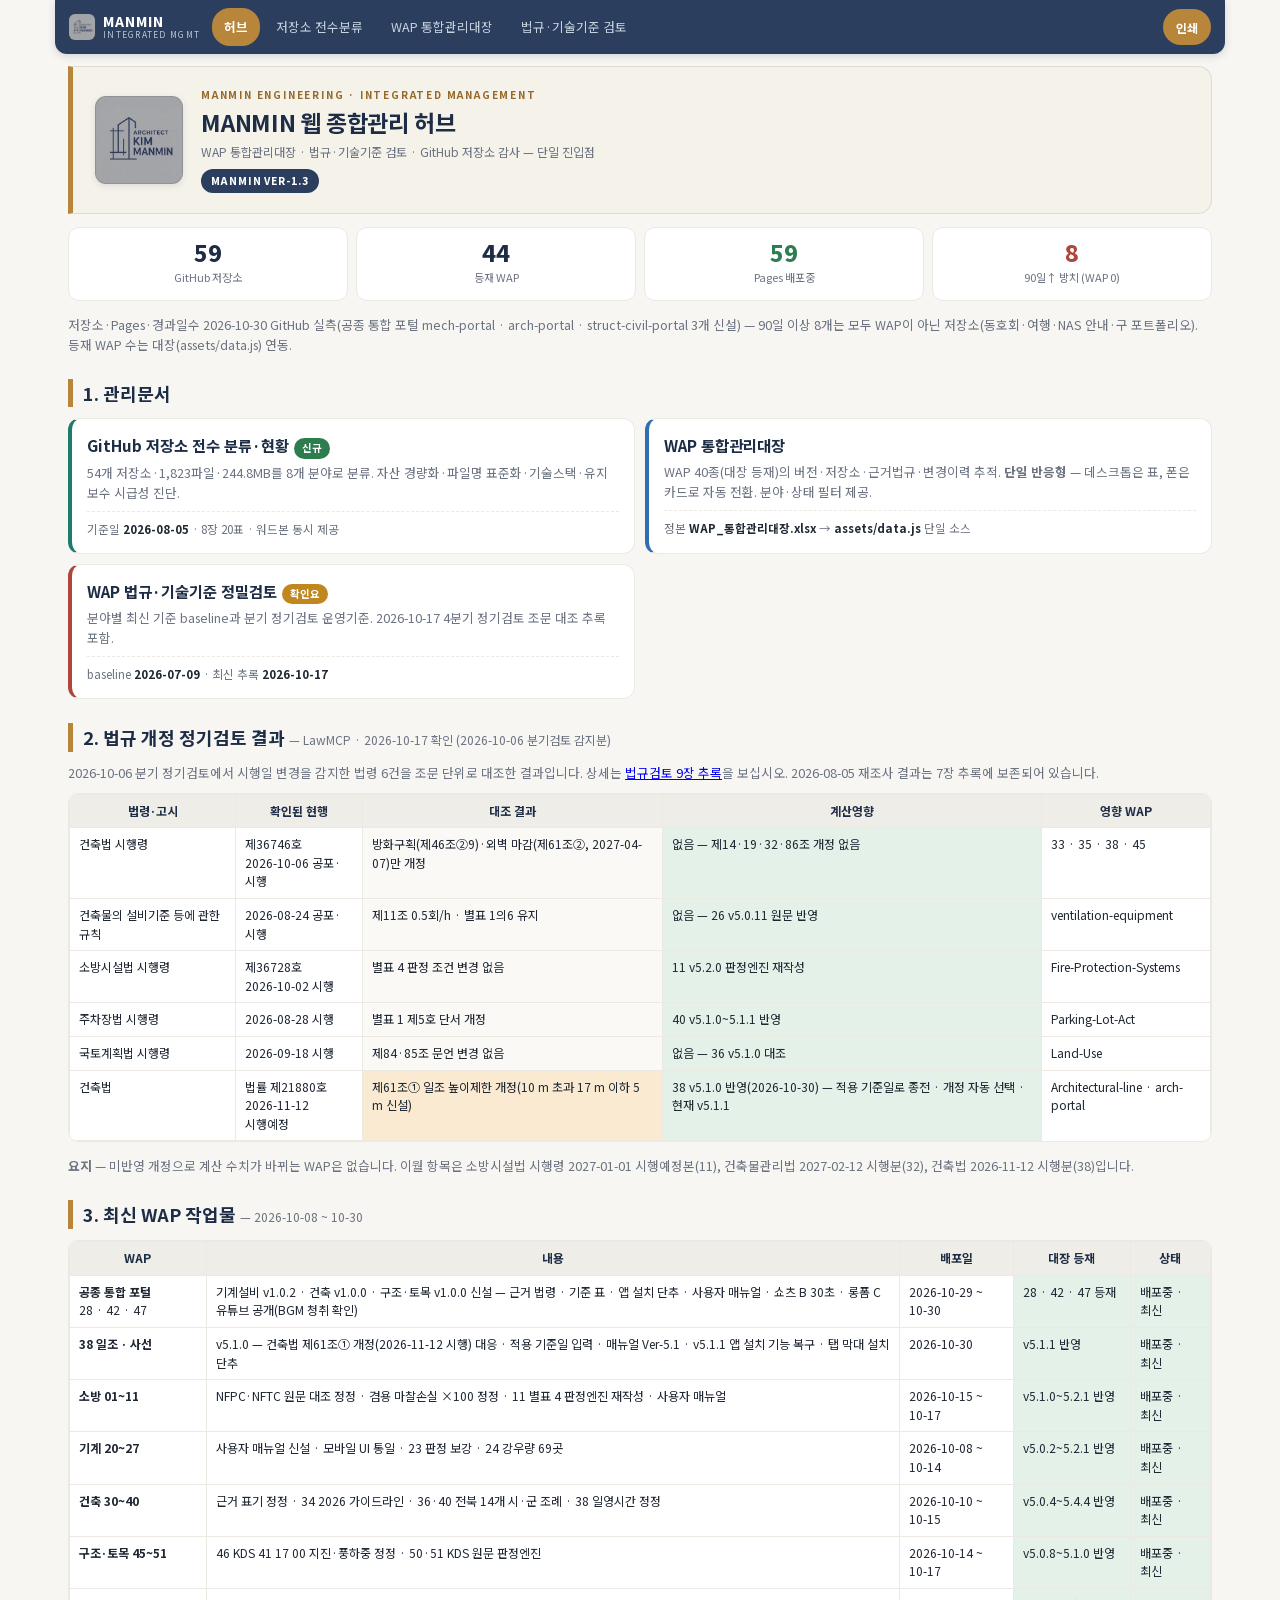
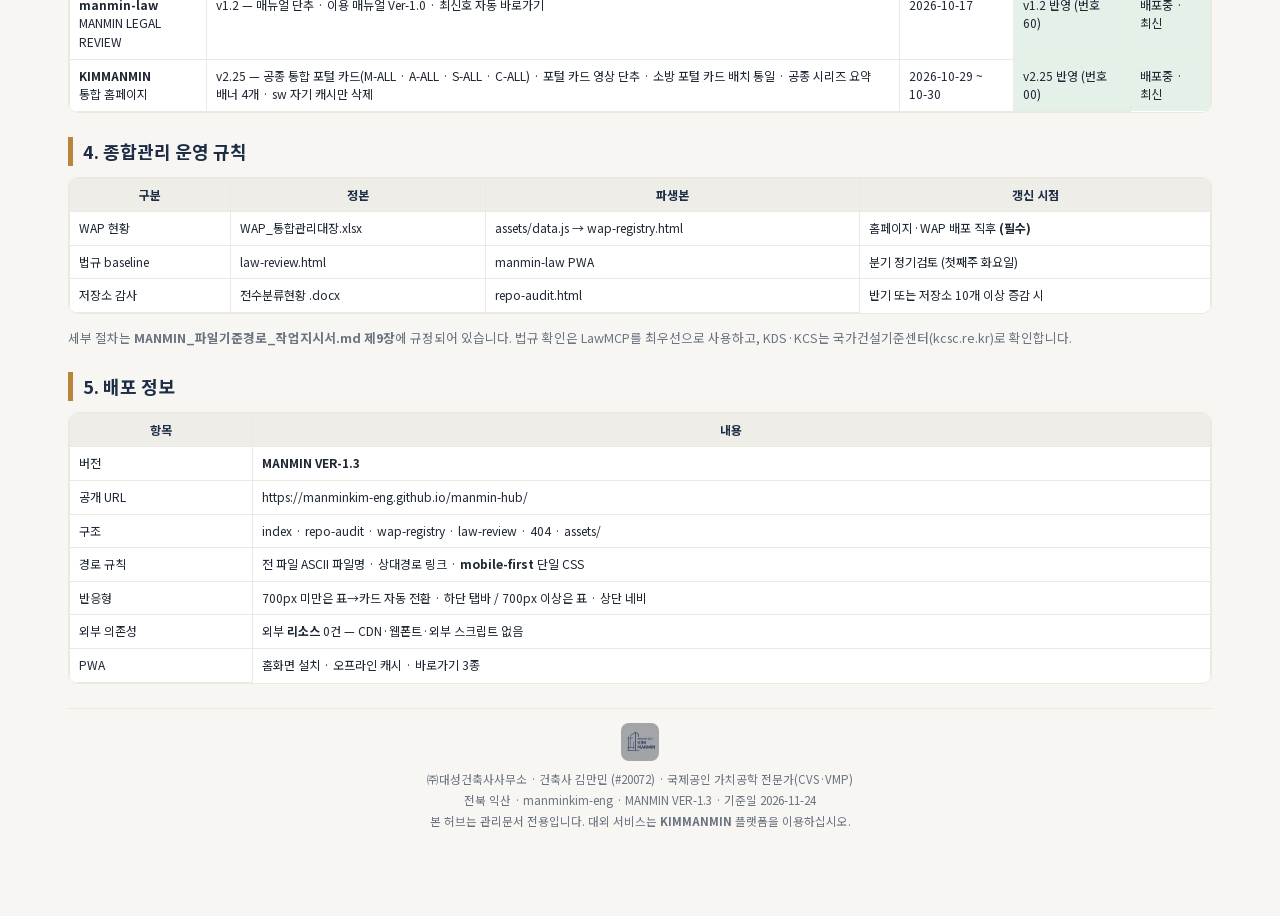
==== commit ea1e318a: "v1.2.141: 헤더 고정 MM-HEADER v1.1 — 허브 4페이지(index · law-review · repo-audit · wap-registry) 머리 sticky ·" ====
--- a/index.html
+++ b/index.html
@@ -7,6 +7,24 @@
 <meta name="description" content="MANMIN 엔지니어링 WAP 통합관리대장·법규검토·GitHub 저장소 감사 종합관리 허브">
 <meta name="format-detection" content="telephone=no">
 <title>MANMIN 종합관리 허브 · MANMIN</title>
+<!-- 링크 미리보기(네이버 · 카카오 · SNS) — 2026-10-30 전수 정비 -->
+<link rel="canonical" href="https://manminkim-eng.github.io/manmin-hub/">
+<meta property="og:type" content="website">
+<meta property="og:site_name" content="MANMIN ENGINEERING">
+<meta property="og:locale" content="ko_KR">
+<meta property="og:title" content="MANMIN 종합관리 허브 · MANMIN">
+<meta property="og:description" content="MANMIN 엔지니어링 WAP 통합관리대장·법규검토·GitHub 저장소 감사 종합관리 허브">
+<meta property="og:url" content="https://manminkim-eng.github.io/manmin-hub/">
+<meta property="og:image" content="https://manminkim-eng.github.io/manmin-hub/og-card.jpg">
+<meta property="og:image:secure_url" content="https://manminkim-eng.github.io/manmin-hub/og-card.jpg">
+<meta property="og:image:type" content="image/jpeg">
+<meta property="og:image:width" content="1200">
+<meta property="og:image:height" content="630">
+<meta property="og:image:alt" content="MANMIN 종합관리 허브 · MANMIN">
+<meta name="twitter:card" content="summary_large_image">
+<meta name="twitter:title" content="MANMIN 종합관리 허브 · MANMIN">
+<meta name="twitter:description" content="MANMIN 엔지니어링 WAP 통합관리대장·법규검토·GitHub 저장소 감사 종합관리 허브">
+<meta name="twitter:image" content="https://manminkim-eng.github.io/manmin-hub/og-card.jpg">
 <link rel="icon" href="assets/favicon.png">
 <link rel="apple-touch-icon" href="assets/apple-touch-icon.png">
 <link rel="manifest" href="manifest.json">
@@ -131,5 +149,95 @@
 <script>(function(){var D=window.MANMIN_DATA;if(!D)return;document.querySelectorAll("[data-asof]").forEach(function(e){e.textContent=D.asof});var k=document.getElementById("kpi-wap");if(k&&D.waps)k.textContent=D.waps.length;})();</script>
 </div>
 <nav class="mm-tabs no-print"><a href="index.html" data-k="hub"><i>⌂</i>허브</a><a href="repo-audit.html" data-k="repo"><i>▤</i>저장소</a><a href="wap-registry.html" data-k="reg"><i>▦</i>WAP 대장</a><a href="law-review.html" data-k="law"><i>§</i>법규검토</a></nav>
+<!-- 아이폰 · 아이패드 설치 안내(2026-10-30 전수 정비) — Safari에서 앱 미설치 상태일 때 세션 1회 · 인쇄 제외 -->
+<style>#mm-ios-tip{position:fixed;left:12px;right:12px;bottom:calc(12px + env(safe-area-inset-bottom,0px));z-index:99999;display:none;align-items:center;gap:10px;padding:12px 14px;border-radius:14px;background:#0B1B2E;color:#F4F1EA;border:1px solid rgba(255,255,255,.18);box-shadow:0 8px 28px rgba(0,0,0,.35);font:600 13px/1.5 'Pretendard','Noto Sans KR',system-ui,sans-serif;max-width:560px;margin:0 auto}#mm-ios-tip b{color:#86efac}#mm-ios-tip button{flex:none;margin-left:auto;padding:7px 12px;border-radius:9px;border:1px solid rgba(255,255,255,.25);background:rgba(255,255,255,.08);color:#F4F1EA;font:inherit;cursor:pointer}@media print{#mm-ios-tip{display:none!important}}</style>
+<div id="mm-ios-tip" role="dialog" aria-label="홈 화면에 앱 설치 안내"><span style="font-size:20px">📲</span><span>홈 화면에 앱으로 설치 — Safari <b>공유</b> 단추 → <b>홈 화면에 추가</b></span><button type="button" aria-label="설치 안내 닫기">닫기</button></div>
+<script>(function(){try{var n=navigator,ios=/iphone|ipad|ipod/i.test(n.userAgent)||(n.platform==='MacIntel'&&n.maxTouchPoints>1),sa=(window.matchMedia&&matchMedia('(display-mode: standalone)').matches)||n.standalone===true;if(!ios||sa)return;try{if(sessionStorage.getItem('mm-ios-tip'))return}catch(e){}var t=document.getElementById('mm-ios-tip');if(!t)return;t.querySelector('button').addEventListener('click',function(){t.style.display='none';try{sessionStorage.setItem('mm-ios-tip','1')}catch(e){}});setTimeout(function(){t.style.display='flex'},2500)}catch(e){}})();</script>
+<!-- MM-HEADER:BEGIN v1.1 -->
+<style id="mm-header-local">@media (min-width:768px) and (min-height:600px){.mm-hdr.mm-hdr-c{padding-top:8px!important;padding-bottom:8px!important}.mm-hdr-c h1{margin:0!important}}</style>
+<script id="mm-header-js" data-shell="header.mm-head" data-hide=".mm-logo,.mm-kicker,.sub,.mm-ver">
+/* manmin-header.js v1.1 — MANMIN 공통 헤더 고정 원본 (2026-11-25, MIN 「추천안대로 진행해줘」 — 데스크톱 · 태블릿만 고정, 휴대폰은 고정 없이)
+   v1.1 보강 — matchMedia 없는 브라우저는 고정하지 않음 · check.py 주입 누락 = 실패(Codex 지적, MIN 「1~3 모두 승인」)
+   v1.0 (2026-11-25, MIN 「추천안대로 승인」) — 처음 판(모든 화면 고정)
+   직접 고치지 말 것: 도구에는 inject.py 로만 넣고 check.py 로 확인한다(MM-PRINT · MM-PROJECT 와 같은 방식).
+   동작
+   - 고정 화면 조건(MQ, 아래 기본값: 폭 768px 이상 + 높이 600px 이상 = 태블릿 · 데스크톱)에서만 작동한다.
+     휴대폰(세로 · 가로 모두)은 조건 밖 → 머리가 지금처럼 스크롤과 함께 올라가고, 도구별 css 도 적용되지 않는다(화면이 원래와 같음).
+     화면을 돌리거나 창 크기가 바뀌어 조건이 바뀌면 그 자리에서 고정/해제가 바뀐다.
+   - data-shell 로 찾은 머리 덩어리(머리 + 탭)를 position:sticky; top:0 으로 붙인다.
+   - 내려서 머리 높이 차(Δ = 전체 − 접힘)만큼 지나면 .mm-hdr-c 를 붙여 data-hide 요소를 숨긴다(접힘).
+     접힐 때 줄어든 Δ 만큼 margin-bottom 을 주어 문서 높이를 그대로 둔다 → 내용이 튀지 않고, 스크롤 고정(앵커링) 때문에 접힘/펼침이 되풀이되지 않는다.
+   - 지금 보이는 머리 높이를 --mm-hdr-h 로 내보낸다(조건 밖이면 0) → html scroll-padding-top(앵커 · scrollIntoView 가림 방지)와 도구의 다른 sticky 패널이 쓴다.
+   - 인쇄 · JPG 출력에는 영향 없음(@media print 에서 static, 머리는 원래 no-print).
+   설정(script 태그 속성 · tools.json): data-shell(필수, CSS 선택자) · data-hide(접힐 때 숨길 요소, 없으면 접지 않고 붙이기만) · data-mq(고정 화면 조건, 없으면 MQ 기본값)
+   도구별 접힘 여백 등은 tools.json "css" → 같은 구간 안 <style id="mm-header-local"> 로 들어가며, inject 가 같은 MQ 조건(@media)으로 감싼다. */
+(function () {
+  var MQ_DEFAULT = '(min-width:768px) and (min-height:600px)';
+  var S = document.currentScript;
+  var SEL = S.getAttribute('data-shell'), HIDE = S.getAttribute('data-hide') || '', MQ = S.getAttribute('data-mq') || MQ_DEFAULT;
+  if (!SEL || !window.matchMedia) return;   /* matchMedia 모르는 옛 브라우저 → 스타일도 넣지 않고 지금처럼(휴대폰과 같게) */
+  var st = document.createElement('style');
+  st.id = 'mm-header-css';
+  st.textContent =
+    '@media ' + MQ + '{' +
+      '.mm-hdr{position:-webkit-sticky;position:sticky;top:0;z-index:1100}' +
+      'html{scroll-padding-top:calc(var(--mm-hdr-h,0px) + 8px)}' +
+      (HIDE ? '.mm-hdr.mm-hdr-c :is(' + HIDE + '){display:none!important}' : '') +
+    '}' +
+    '@media print{.mm-hdr{position:static!important;margin-bottom:0!important}html{scroll-padding-top:0!important}}';
+  document.head.appendChild(st);
+  var mql = window.matchMedia(MQ);
+  function active() { return mql.matches; }
+  var el = null, full = 0, comp = 0, on = false, raf = 0, lastW = 0;
+  function setVar() {
+    document.documentElement.style.setProperty('--mm-hdr-h', active() ? (on ? comp : full) + 'px' : '0px');
+  }
+  function apply(want) {
+    on = want;
+    el.classList.toggle('mm-hdr-c', on);
+    el.style.marginBottom = on ? (full - comp) + 'px' : '';
+    setVar();
+  }
+  function measure() {
+    var was = on;
+    el.classList.remove('mm-hdr-c'); el.style.marginBottom = '';
+    if (!active()) { on = false; full = comp = 0; setVar(); return; }   /* 휴대폰: 고정 · 접힘 없음 */
+    full = el.offsetHeight;
+    if (HIDE) { el.classList.add('mm-hdr-c'); comp = el.offsetHeight; el.classList.remove('mm-hdr-c'); } else comp = full;
+    on = false; apply(was && full - comp > 4); update();
+  }
+  function update() {
+    raf = 0;
+    if (!el || !active()) return;
+    var d = full - comp, want = d > 4 && (window.pageYOffset || document.documentElement.scrollTop) > d;
+    if (want !== on) apply(want);
+  }
+  function onScroll() { if (!raf) raf = requestAnimationFrame(update); }
+  function onResize() {
+    var w = window.innerWidth;
+    if (w === lastW) return;          /* 아이폰 주소창 높이 변화(폭 그대로)는 무시 — 높이 조건이 바뀌면 아래 mql 변화로 처리 */
+    lastW = w; measure();
+  }
+  function init() {
+    try { el = document.querySelector(SEL); } catch (e) { el = null; return true; }   /* :has() 모르는 옛 브라우저 → 고정 없이 지금처럼 */
+    if (!el) return false;
+    el.classList.add('mm-hdr');
+    lastW = window.innerWidth; measure();
+    window.addEventListener('scroll', onScroll, { passive: true });
+    window.addEventListener('resize', onResize);
+    if (mql.addEventListener) mql.addEventListener('change', measure); else if (mql.addListener) mql.addListener(measure);   /* 화면 돌림 · 창 크기로 조건이 바뀔 때 */
+    if (document.fonts && document.fonts.ready) document.fonts.ready.then(measure);   /* 글꼴 늦게 오면 높이 다시 */
+    window.addEventListener('load', measure);
+    return true;
+  }
+  if (!init()) {                        /* React 도구: 머리가 늦게 그려지면 나타날 때까지 기다림 */
+    var mo = new MutationObserver(function () { if (init()) mo.disconnect(); });
+    mo.observe(document.documentElement, { childList: true, subtree: true });
+    setTimeout(function () { mo.disconnect(); }, 15000);
+  }
+  window.mmHeaderRemeasure = function () { if (el) measure(); };
+})();
+</script>
+<!-- MM-HEADER:END -->
 </body>
 </html>
